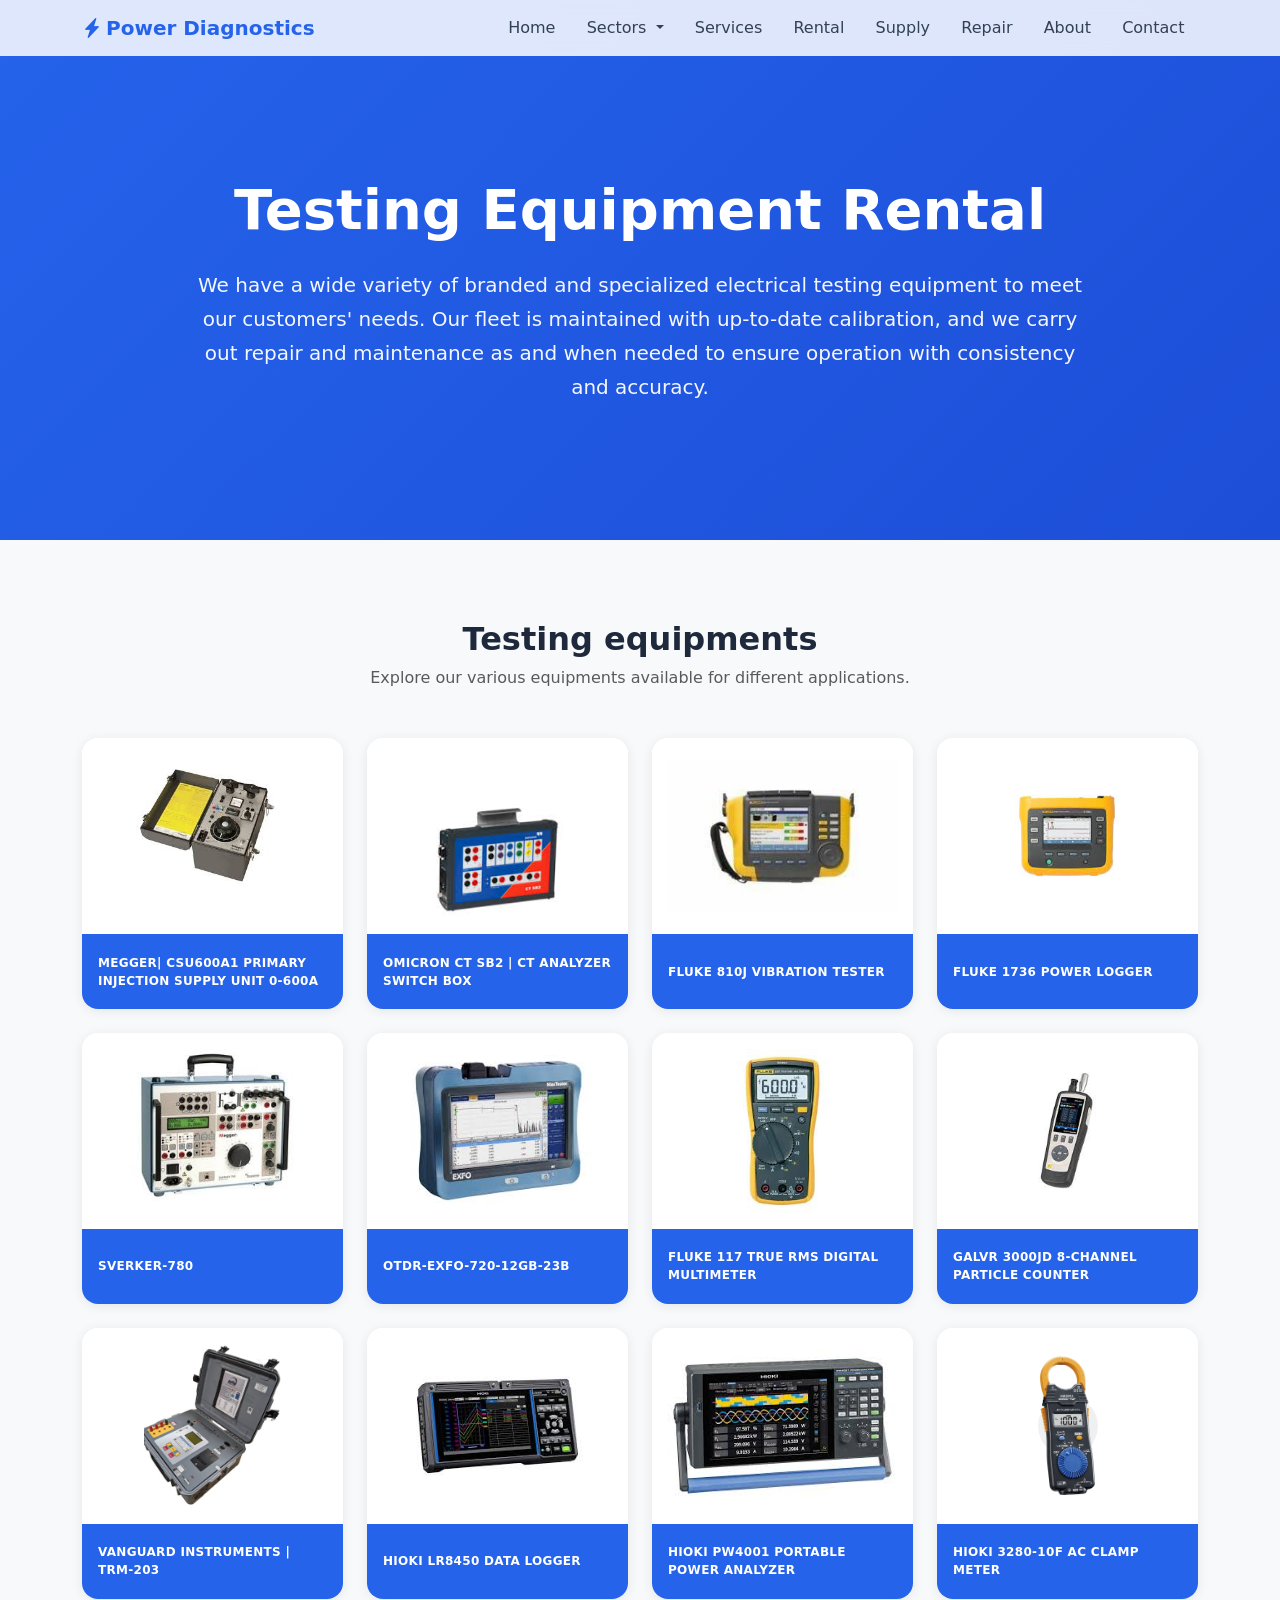
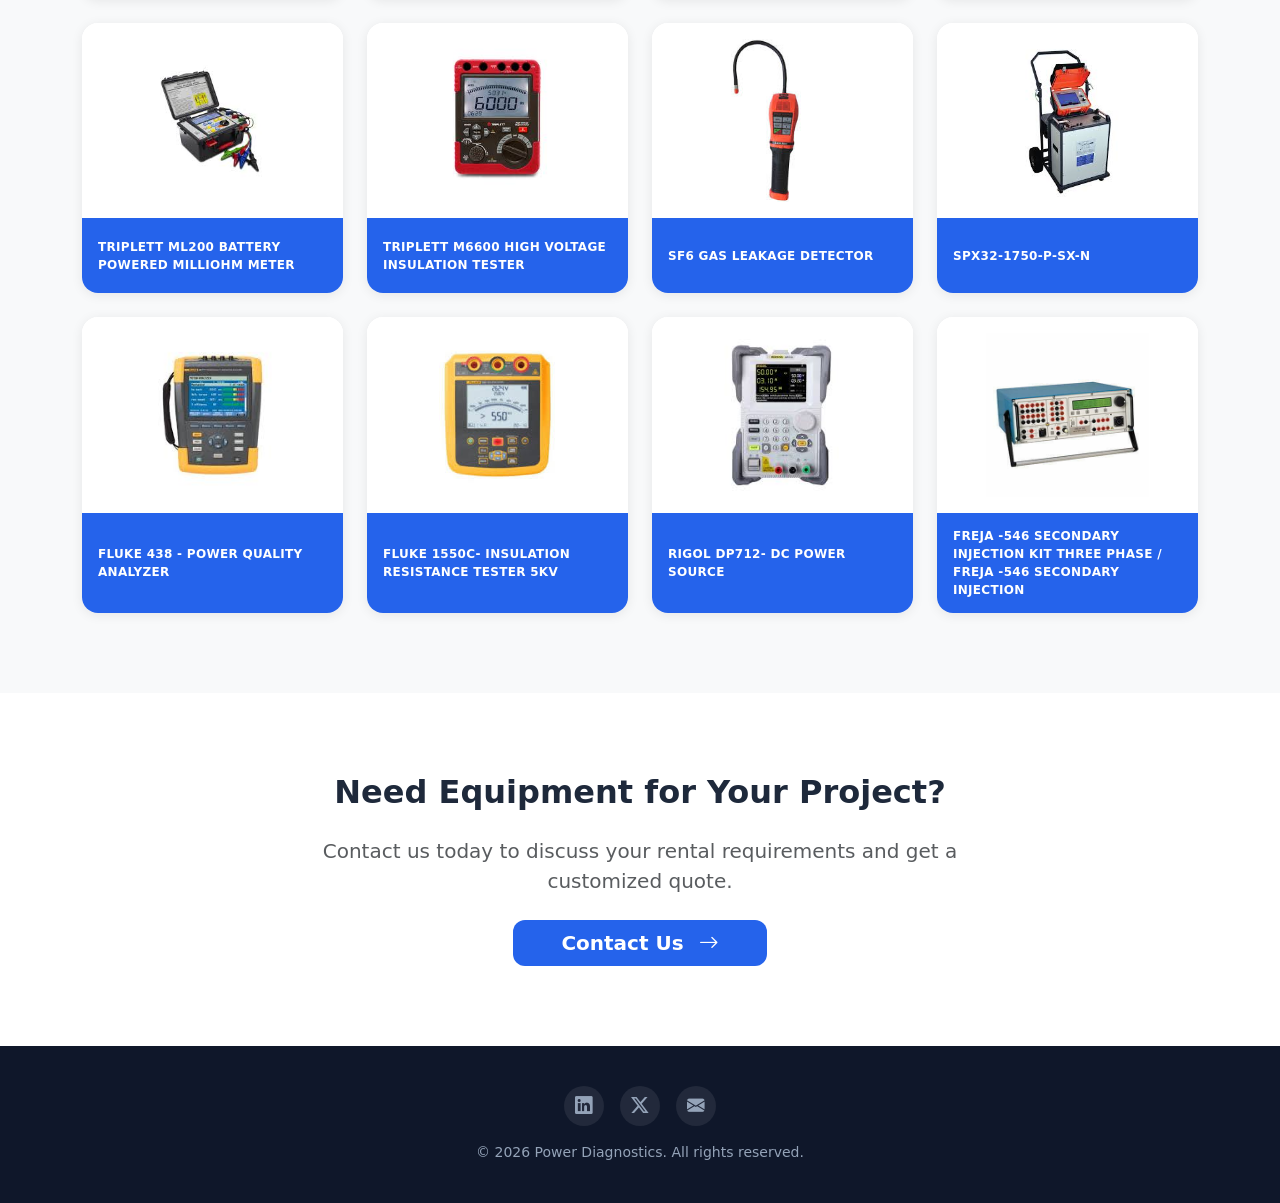
==== rental.html @ d8da4c41 "Update navigation links to point to new supply page; enhance service card styles for better UX" ====
<!DOCTYPE html>
<html lang="en">
<head>
  <meta charset="UTF-8">
  <meta name="viewport" content="width=device-width, initial-scale=1.0">
  <title>Testing Equipment Rental — Power Diagnostics</title>
  <meta name="description" content="Rent high-quality electrical testing equipment from Power Diagnostics. Wide variety of branded and specialized testing equipment with up-to-date calibration.">

  <!-- Bootstrap 5.3 CSS -->
  <link href="https://cdn.jsdelivr.net/npm/bootstrap@5.3.3/dist/css/bootstrap.min.css" rel="stylesheet" crossorigin="anonymous">

  <!-- Bootstrap Icons -->
  <link href="https://cdn.jsdelivr.net/npm/bootstrap-icons@1.11.3/font/bootstrap-icons.min.css" rel="stylesheet">

  <!-- Custom Styles -->
  <link href="styles.css" rel="stylesheet">
</head>
<body>

  <!-- ===== Navbar ===== -->
  <nav class="navbar navbar-expand-lg fixed-top" id="mainNav">
    <div class="container">
      <a class="navbar-brand fw-bold" href="index.html">
        <i class="bi bi-lightning-charge-fill me-1"></i>Power Diagnostics
      </a>
      <button class="navbar-toggler border-0 shadow-none" type="button"
              data-bs-toggle="collapse" data-bs-target="#navMenu"
              aria-controls="navMenu" aria-expanded="false" aria-label="Toggle navigation">
        <span class="navbar-toggler-icon"></span>
      </button>
      <div class="collapse navbar-collapse" id="navMenu">
        <ul class="navbar-nav ms-auto gap-lg-1">
          <li class="nav-item"><a class="nav-link" href="index.html#hero">Home</a></li>
          <li class="nav-item dropdown">
            <a class="nav-link dropdown-toggle" href="#" id="sectorsDropdown" role="button" data-bs-toggle="dropdown" aria-expanded="false">
              Sectors
            </a>
            <div class="dropdown-menu dropdown-menu-sectors p-4" aria-labelledby="sectorsDropdown">
              <div class="row g-3">
                <div class="col-4">
                  <ul class="list-unstyled mb-0">
                    <li><a class="dropdown-item" href="index.html#sectors">Agriculture</a></li>
                    <li><a class="dropdown-item" href="index.html#sectors">Aviation</a></li>
                    <li><a class="dropdown-item" href="index.html#sectors">Contractors & Building</a></li>
                    <li><a class="dropdown-item" href="index.html#sectors">Construction</a></li>
                    <li><a class="dropdown-item" href="index.html#sectors">Data Centres</a></li>
                    <li><a class="dropdown-item" href="index.html#sectors">Education</a></li>
                    <li><a class="dropdown-item" href="index.html#sectors">Events</a></li>
                    <li><a class="dropdown-item" href="index.html#sectors">Government</a></li>
                  </ul>
                </div>
                <div class="col-4">
                  <ul class="list-unstyled mb-0">
                    <li><a class="dropdown-item" href="index.html#sectors">Healthcare</a></li>
                    <li><a class="dropdown-item" href="index.html#sectors">Hospitality</a></li>
                    <li><a class="dropdown-item" href="index.html#sectors">Logistics</a></li>
                    <li><a class="dropdown-item" href="index.html#sectors">Manufacturing</a></li>
                    <li><a class="dropdown-item" href="index.html#sectors">Mining</a></li>
                    <li><a class="dropdown-item" href="index.html#sectors">Oil and Gas</a></li>
                    <li><a class="dropdown-item" href="index.html#sectors">Petrochemical</a></li>
                    <li><a class="dropdown-item" href="index.html#sectors">Pharmaceuticals</a></li>
                  </ul>
                </div>
                <div class="col-4">
                  <ul class="list-unstyled mb-0">
                    <li><a class="dropdown-item" href="index.html#sectors">Renewable Energy</a></li>
                    <li><a class="dropdown-item" href="index.html#sectors">Retail</a></li>
                    <li><a class="dropdown-item" href="index.html#sectors">Shipping</a></li>
                    <li><a class="dropdown-item" href="index.html#sectors">Telecommunications</a></li>
                    <li><a class="dropdown-item" href="index.html#sectors">Transport</a></li>
                    <li><a class="dropdown-item" href="index.html#sectors">Utilities</a></li>
                    <li><a class="dropdown-item" href="index.html#sectors">Warehouse & Distribution</a></li>
                    <li><a class="dropdown-item" href="index.html#sectors">Water & Wastewater</a></li>
                  </ul>
                </div>
              </div>
            </div>
          </li>
          <li class="nav-item"><a class="nav-link" href="index.html#services">Services</a></li>
          <li class="nav-item"><a class="nav-link active" href="rental.html">Rental</a></li>
          <li class="nav-item"><a class="nav-link" href="supply.html">Supply</a></li>
          <li class="nav-item"><a class="nav-link" href="repair.html">Repair</a></li>
          <li class="nav-item"><a class="nav-link" href="index.html#about">About</a></li>
          <li class="nav-item"><a class="nav-link" href="index.html#contact">Contact</a></li>
        </ul>
      </div>
    </div>
  </nav>

  <!-- ===== Hero Section ===== -->
  <section class="rental-hero-section d-flex align-items-center">
    <div class="container">
      <div class="row justify-content-center">
        <div class="col-lg-10 text-center slide-in-left">
          <h1 class="display-4 fw-bold mb-4">Testing Equipment Rental</h1>
          <p class="lead mb-4 mx-auto" style="max-width:900px;">
            We have a wide variety of branded and specialized electrical testing equipment to meet our customers' needs. 
            Our fleet is maintained with up-to-date calibration, and we carry out repair and maintenance as and when needed 
            to ensure operation with consistency and accuracy.
          </p>
        </div>
      </div>
    </div>
  </section>

  <!-- ===== Testing Equipments Grid Section ===== -->
  <section class="section-padding bg-light">
    <div class="container">
      <div class="text-center mb-5 animate-on-scroll">
        <h2 class="fw-bold">Testing equipments</h2>
        <p class="text-muted mx-auto" style="max-width:700px;">
          Explore our various equipments available for different applications.
        </p>
      </div>

      <!-- Equipment Grid -->
      <div class="row g-4">
        <!-- Equipment 1 -->
        <div class="col-sm-6 col-lg-4 col-xl-3 animate-on-scroll" style="animation-delay: 0.05s;">
          <div class="equipment-card">
            <div class="equipment-image">
              <img src="images/equipment/meggeri-csu600a1.jpg" alt="MEGGERI CSU600A1 PRIMARY INJECTION SUPPLY UNIT 0-600A">
            </div>
            <div class="equipment-label">
              <h6>MEGGER| CSU600A1 PRIMARY INJECTION SUPPLY UNIT 0-600A</h6>
            </div>
            <div class="equipment-description">
              <h5>MEGGER| CSU600A1 PRIMARY INJECTION SUPPLY UNIT 0-600A</h5>
              <p>The CSU600A is a compact and rugged current supply unit designed for accurate and easy field testing. It offers a broad application range and an excellent weight-to-performance ratio, making it suitable for turn-ratio and performance testing of current transformers, primary testing of protective relays, current testing of low and high voltage circuit breakers, and commissioning tests requiring variable currents. The CSU600AT version provides a more complete solution with a built-in timer and analogue ammeter, allowing quick current settings and reducing connection time for faster testing.</p>
            </div>
          </div>
        </div>

        <!-- Equipment 2 -->
        <div class="col-sm-6 col-lg-4 col-xl-3 animate-on-scroll" style="animation-delay: 0.1s;">
          <div class="equipment-card">
            <div class="equipment-image">
              <img src="images/equipment/omicron-ct-sb2.jpg" alt="OMICRON CT SB2 | CT ANALYZER SWITCH BOX">
            </div>
            <div class="equipment-label">
              <h6>OMICRON CT SB2 | CT ANALYZER SWITCH BOX</h6>
            </div>
          </div>
        </div>

        <!-- Equipment 3 -->
        <div class="col-sm-6 col-lg-4 col-xl-3 animate-on-scroll" style="animation-delay: 0.15s;">
          <div class="equipment-card">
            <div class="equipment-image">
              <img src="images/equipment/fluke-810j.jpg" alt="FLUKE 810J VIBRATION TESTER">
            </div>
            <div class="equipment-label">
              <h6>FLUKE 810J VIBRATION TESTER</h6>
            </div>
          </div>
        </div>

        <!-- Equipment 4 -->
        <div class="col-sm-6 col-lg-4 col-xl-3 animate-on-scroll" style="animation-delay: 0.2s;">
          <div class="equipment-card">
            <div class="equipment-image">
              <img src="images/equipment/fluke-1736.jpg" alt="FLUKE 1736 POWER LOGGER">
            </div>
            <div class="equipment-label">
              <h6>FLUKE 1736 POWER LOGGER</h6>
            </div>
          </div>
        </div>

        <!-- Equipment 5 -->
        <div class="col-sm-6 col-lg-4 col-xl-3 animate-on-scroll" style="animation-delay: 0.25s;">
          <div class="equipment-card">
            <div class="equipment-image">
              <img src="images/equipment/sverker-780.jpg" alt="SVERKER-780">
            </div>
            <div class="equipment-label">
              <h6>SVERKER-780</h6>
            </div>
          </div>
        </div>

        <!-- Equipment 6 -->
        <div class="col-sm-6 col-lg-4 col-xl-3 animate-on-scroll" style="animation-delay: 0.3s;">
          <div class="equipment-card">
            <div class="equipment-image">
              <img src="images/equipment/otdr-exfo-720.jpg" alt="OTDR-EXFO-720-12GB-23B">
            </div>
            <div class="equipment-label">
              <h6>OTDR-EXFO-720-12GB-23B</h6>
            </div>
          </div>
        </div>

        <!-- Equipment 7 -->
        <div class="col-sm-6 col-lg-4 col-xl-3 animate-on-scroll" style="animation-delay: 0.35s;">
          <div class="equipment-card">
            <div class="equipment-image">
              <img src="images/equipment/fluke-117.jpg" alt="FLUKE 117 TRUE RMS DIGITAL MULTIMETER">
            </div>
            <div class="equipment-label">
              <h6>FLUKE 117 TRUE RMS DIGITAL MULTIMETER</h6>
            </div>
          </div>
        </div>

        <!-- Equipment 8 -->
        <div class="col-sm-6 col-lg-4 col-xl-3 animate-on-scroll" style="animation-delay: 0.4s;">
          <div class="equipment-card">
            <div class="equipment-image">
              <img src="images/equipment/galvr-3000jd.jpg" alt="GALVR 3000JD 8-CHANNEL PARTICLE COUNTER">
            </div>
            <div class="equipment-label">
              <h6>GALVR 3000JD 8-CHANNEL PARTICLE COUNTER</h6>
            </div>
          </div>
        </div>

        <!-- Equipment 9 -->
        <div class="col-sm-6 col-lg-4 col-xl-3 animate-on-scroll" style="animation-delay: 0.45s;">
          <div class="equipment-card">
            <div class="equipment-image">
              <img src="images/equipment/vanguard-trm-203.jpg" alt="VANGUARD INSTRUMENTS | TRM-203">
            </div>
            <div class="equipment-label">
              <h6>VANGUARD INSTRUMENTS | TRM-203</h6>
            </div>
          </div>
        </div>

        <!-- Equipment 10 -->
        <div class="col-sm-6 col-lg-4 col-xl-3 animate-on-scroll" style="animation-delay: 0.5s;">
          <div class="equipment-card">
            <div class="equipment-image">
              <img src="images/equipment/hioki-lr8450.jpg" alt="HIOKI LR8450 DATA LOGGER">
            </div>
            <div class="equipment-label">
              <h6>HIOKI LR8450 DATA LOGGER</h6>
            </div>
          </div>
        </div>

        <!-- Equipment 11 -->
        <div class="col-sm-6 col-lg-4 col-xl-3 animate-on-scroll" style="animation-delay: 0.55s;">
          <div class="equipment-card">
            <div class="equipment-image">
              <img src="images/equipment/hioki-pw4001.jpg" alt="HIOKI PW4001 PORTABLE POWER ANALYZER">
            </div>
            <div class="equipment-label">
              <h6>HIOKI PW4001 PORTABLE POWER ANALYZER</h6>
            </div>
          </div>
        </div>

        <!-- Equipment 12 -->
        <div class="col-sm-6 col-lg-4 col-xl-3 animate-on-scroll" style="animation-delay: 0.6s;">
          <div class="equipment-card">
            <div class="equipment-image">
              <img src="images/equipment/hioki-3280-10f.jpg" alt="HIOKI 3280-10F AC CLAMP METER">
            </div>
            <div class="equipment-label">
              <h6>HIOKI 3280-10F AC CLAMP METER</h6>
            </div>
          </div>
        </div>

        <!-- Equipment 13 -->
        <div class="col-sm-6 col-lg-4 col-xl-3 animate-on-scroll" style="animation-delay: 0.65s;">
          <div class="equipment-card">
            <div class="equipment-image">
              <img src="images/equipment/triplett-ml200.jpg" alt="TRIPLETT ML200 BATTERY POWERED MILLIOHM METER">
            </div>
            <div class="equipment-label">
              <h6>TRIPLETT ML200 BATTERY POWERED MILLIOHM METER</h6>
            </div>
          </div>
        </div>

        <!-- Equipment 14 -->
        <div class="col-sm-6 col-lg-4 col-xl-3 animate-on-scroll" style="animation-delay: 0.7s;">
          <div class="equipment-card">
            <div class="equipment-image">
              <img src="images/equipment/triplett-m6600.jpg" alt="TRIPLETT M6600 HIGH VOLTAGE INSULATION TESTER">
            </div>
            <div class="equipment-label">
              <h6>TRIPLETT M6600 HIGH VOLTAGE INSULATION TESTER</h6>
            </div>
          </div>
        </div>

        <!-- Equipment 15 -->
        <div class="col-sm-6 col-lg-4 col-xl-3 animate-on-scroll" style="animation-delay: 0.75s;">
          <div class="equipment-card">
            <div class="equipment-image">
              <img src="images/equipment/sf6-detector.jpg" alt="SF6 GAS LEAKAGE DETECTOR">
            </div>
            <div class="equipment-label">
              <h6>SF6 GAS LEAKAGE DETECTOR</h6>
            </div>
          </div>
        </div>

        <!-- Equipment 16 -->
        <div class="col-sm-6 col-lg-4 col-xl-3 animate-on-scroll" style="animation-delay: 0.8s;">
          <div class="equipment-card">
            <div class="equipment-image">
              <img src="images/equipment/spx32-1750.jpg" alt="SPX32-1750-P-SX-N">
            </div>
            <div class="equipment-label">
              <h6>SPX32-1750-P-SX-N</h6>
            </div>
          </div>
        </div>

        <!-- Equipment 17 -->
        <div class="col-sm-6 col-lg-4 col-xl-3 animate-on-scroll" style="animation-delay: 0.85s;">
          <div class="equipment-card">
            <div class="equipment-image">
              <img src="images/equipment/fluke-438.jpg" alt="FLUKE 438 - POWER QUALITY ANALYZER">
            </div>
            <div class="equipment-label">
              <h6>FLUKE 438 - POWER QUALITY ANALYZER</h6>
            </div>
          </div>
        </div>

        <!-- Equipment 18 -->
        <div class="col-sm-6 col-lg-4 col-xl-3 animate-on-scroll" style="animation-delay: 0.9s;">
          <div class="equipment-card">
            <div class="equipment-image">
              <img src="images/equipment/fluke-1550c.jpg" alt="FLUKE 1550C- INSULATION RESISTANCE TESTER 5KV">
            </div>
            <div class="equipment-label">
              <h6>FLUKE 1550C- INSULATION RESISTANCE TESTER 5KV</h6>
            </div>
          </div>
        </div>

        <!-- Equipment 19 -->
        <div class="col-sm-6 col-lg-4 col-xl-3 animate-on-scroll" style="animation-delay: 0.95s;">
          <div class="equipment-card">
            <div class="equipment-image">
              <img src="images/equipment/rigol-dp712.jpg" alt="RIGOL DP712- DC POWER SOURCE">
            </div>
            <div class="equipment-label">
              <h6>RIGOL DP712- DC POWER SOURCE</h6>
            </div>
          </div>
        </div>

        <!-- Equipment 20 -->
        <div class="col-sm-6 col-lg-4 col-xl-3 animate-on-scroll" style="animation-delay: 1s;">
          <div class="equipment-card">
            <div class="equipment-image">
              <img src="images/equipment/freja-546.jpg" alt="FREJA -546 SECONDARY INJECTION KIT THREE PHASE">
            </div>
            <div class="equipment-label">
              <h6>FREJA -546 SECONDARY INJECTION KIT THREE PHASE / FREJA -546 SECONDARY INJECTION</h6>
            </div>
          </div>
        </div>

        <!-- Equipment 21 -->
        <!-- <div class="col-sm-6 col-lg-4 col-xl-3 animate-on-scroll" style="animation-delay: 1.05s;">
          <div class="equipment-card">
            <div class="equipment-image">
              <img src="images/equipment/doble-ezct-2000b.jpg" alt="DOBLE -EZCT 2000B | CT ANALYZER">
            </div>
            <div class="equipment-label">
              <h6>DOBLE -EZCT 2000B | CT ANALYZER</h6>
            </div>
          </div>
        </div> -->
      </div>
    </div>
  </section>

  <!-- ===== Contact CTA Section ===== -->
  <section class="section-padding">
    <div class="container">
      <div class="row justify-content-center">
        <div class="col-lg-8 text-center animate-on-scroll">
          <h2 class="fw-bold mb-4">Need Equipment for Your Project?</h2>
          <p class="lead text-muted mb-4">
            Contact us today to discuss your rental requirements and get a customized quote.
          </p>
          <a href="index.html#contact" class="btn btn-accent btn-lg px-5">
            Contact Us <i class="bi bi-arrow-right ms-2"></i>
          </a>
        </div>
      </div>
    </div>
  </section>

  <!-- ===== Footer ===== -->
  <footer class="footer-section text-center">
    <div class="container">
      <div class="mb-3">
        <a href="#" class="footer-social" aria-label="LinkedIn"><i class="bi bi-linkedin"></i></a>
        <a href="#" class="footer-social" aria-label="Twitter"><i class="bi bi-twitter-x"></i></a>
        <a href="mailto:admin@power-diagnostics.com" class="footer-social" aria-label="Email"><i class="bi bi-envelope-fill"></i></a>
      </div>
      <p class="mb-0 small">&copy; 2026 Power Diagnostics. All rights reserved.</p>
    </div>
  </footer>

  <!-- Bootstrap 5.3 JS Bundle (Popper included) -->
  <script src="https://cdn.jsdelivr.net/npm/bootstrap@5.3.3/dist/js/bootstrap.bundle.min.js" crossorigin="anonymous"></script>

  <!-- Custom Script -->
  <script src="script.js"></script>
</body>
</html>
---- styles.css ----
/* ============================================
   Power Diagnostics — Custom Styles
   ============================================ */

/* --- Custom Properties --- */
:root {
  --accent: #2563eb;
  --accent-dark: #1d4ed8;
  --accent-light: #3b82f6;
  --light-bg: #f8f9fa;
  --dark-bg: #0f172a;
}

/* --- Keyframe Animations --- */
@keyframes fadeInUp {
  from {
    opacity: 0;
    transform: translateY(30px);
  }
  to {
    opacity: 1;
    transform: translateY(0);
  }
}

@keyframes fadeIn {
  from {
    opacity: 0;
  }
  to {
    opacity: 1;
  }
}

@keyframes slideInLeft {
  from {
    opacity: 0;
    transform: translateX(-40px);
  }
  to {
    opacity: 1;
    transform: translateX(0);
  }
}

@keyframes slideInRight {
  from {
    opacity: 0;
    transform: translateX(40px);
  }
  to {
    opacity: 1;
    transform: translateX(0);
  }
}

@keyframes pulse {
  0%, 100% {
    opacity: 0.2;
    transform: scale(1);
  }
  50% {
    opacity: 0.3;
    transform: scale(1.05);
  }
}

@keyframes scaleIn {
  from {
    opacity: 0;
    transform: scale(0.9);
  }
  to {
    opacity: 1;
    transform: scale(1);
  }
}

/* --- Animation Classes --- */
.animate-on-scroll {
  opacity: 0;
}

.animate-on-scroll.animated {
  animation: fadeInUp 0.6s ease forwards;
}

.slide-in-left {
  opacity: 0;
}

.slide-in-left.animated {
  animation: slideInLeft 0.6s ease forwards;
}

.slide-in-right {
  opacity: 0;
}

.slide-in-right.animated {
  animation: slideInRight 0.6s ease forwards;
}

.fade-in {
  opacity: 0;
}

.fade-in.animated {
  animation: fadeIn 0.6s ease forwards;
}

.scale-in {
  opacity: 0;
}

.scale-in.animated {
  animation: scaleIn 0.5s ease forwards;
}

/* --- Base --- */
html {
  scroll-behavior: smooth;
  scroll-padding-top: 72px;
}

body {
  font-family: system-ui, -apple-system, "Segoe UI", Roboto, "Helvetica Neue", Arial, sans-serif;
  color: #1e293b;
}

.section-padding {
  padding: 5rem 0;
}

.text-accent {
  color: var(--accent) !important;
}

/* --- Navbar --- */
#mainNav {
  background: rgba(255, 255, 255, 0.85);
  backdrop-filter: blur(10px);
  -webkit-backdrop-filter: blur(10px);
  transition: background 0.3s ease, box-shadow 0.3s ease;
}

#mainNav.scrolled {
  background: rgba(255, 255, 255, 0.98);
  box-shadow: 0 2px 20px rgba(0, 0, 0, 0.08);
}

#mainNav .navbar-brand {
  color: var(--accent);
  font-size: 1.25rem;
  transition: transform 0.2s ease;
}

#mainNav .navbar-brand:hover {
  transform: scale(1.05);
}

#mainNav .navbar-brand .bi {
  transition: transform 0.3s ease;
}

#mainNav .navbar-brand:hover .bi {
  transform: rotate(20deg);
}

#mainNav .nav-link {
  color: #334155;
  font-weight: 500;
  padding: 0.5rem 0.85rem;
  border-radius: 0.5rem;
  transition: color 0.2s ease, background 0.2s ease;
}

#mainNav .nav-link:hover,
#mainNav .nav-link:focus {
  color: var(--accent);
  background: rgba(37, 99, 235, 0.06);
}

/* --- Sectors Dropdown Menu --- */
.dropdown-menu-sectors {
  min-width: 800px;
  max-width: 90vw;
  border: none;
  border-radius: 1rem;
  box-shadow: 0 10px 40px rgba(0, 0, 0, 0.12);
  margin-top: 0.5rem;
  animation: slideDown 0.3s ease;
  left: 50%;
  transform: translateX(-50%);
  right: auto;
}

.dropdown-menu-sectors.show {
  transform: translateX(-50%);
}

@keyframes slideDown {
  from {
    opacity: 0;
    transform: translateX(-50%) translateY(-10px);
  }
  to {
    opacity: 1;
    transform: translateX(-50%) translateY(0);
  }
}

.dropdown-menu-sectors .dropdown-item {
  padding: 0.6rem 0.5rem;
  border-radius: 0.5rem;
  color: #334155;
  font-weight: 500;
  font-size: 0.9rem;
  transition: background 0.2s ease, color 0.2s ease, transform 0.2s ease;
  margin-bottom: 0.25rem;
  white-space: nowrap;
}

.dropdown-menu-sectors .dropdown-item:hover {
  background: rgba(37, 99, 235, 0.08);
  color: var(--accent);
  transform: translateX(4px);
}

.dropdown-menu-sectors ul {
  margin-bottom: 0;
}

.dropdown-menu-sectors ul li {
  margin-bottom: 0.15rem;
}

@media (max-width: 991.98px) {
  .dropdown-menu-sectors {
    min-width: auto;
    width: calc(100vw - 2rem);
    max-width: 500px;
    left: 1rem;
    right: 1rem;
    transform: none;
    max-height: 70vh;
    overflow-y: auto;
    -webkit-overflow-scrolling: touch;
  }
  
  .dropdown-menu-sectors::-webkit-scrollbar {
    width: 6px;
  }
  
  .dropdown-menu-sectors::-webkit-scrollbar-track {
    background: #f1f1f1;
    border-radius: 10px;
  }
  
  .dropdown-menu-sectors::-webkit-scrollbar-thumb {
    background: var(--accent);
    border-radius: 10px;
  }
  
  .dropdown-menu-sectors::-webkit-scrollbar-thumb:hover {
    background: var(--accent-dark);
  }
  
  .dropdown-menu-sectors.show {
    transform: none;
  }
  
  @keyframes slideDown {
    from {
      opacity: 0;
      transform: translateY(-10px);
    }
    to {
      opacity: 1;
      transform: translateY(0);
    }
  }
  
  .dropdown-menu-sectors .row {
    flex-direction: column;
  }
  
  .dropdown-menu-sectors .dropdown-item {
    padding: 0.75rem 1rem;
  }
}

@media (min-width: 992px) and (max-width: 1199.98px) {
  .dropdown-menu-sectors {
    min-width: 650px;
  }
  
  .dropdown-menu-sectors .dropdown-item {
    font-size: 0.85rem;
    padding: 0.5rem 0.4rem;
  }
}

/* --- Hero --- */
.hero-section {
  min-height: 100vh;
  background: linear-gradient(135deg, var(--accent) 0%, var(--accent-dark) 100%);
  color: #fff;
  padding-top: 6rem;
}

.hero-subtitle {
  opacity: 0.9;
  max-width: 540px;
}

.hero-section .btn-light {
  color: var(--accent);
  font-weight: 600;
  border-radius: 0.75rem;
  transition: transform 0.2s ease, box-shadow 0.2s ease;
}

.hero-section .btn-light:hover {
  transform: translateY(-2px);
  box-shadow: 0 8px 24px rgba(0, 0, 0, 0.15), 0 0 20px rgba(37, 99, 235, 0.3);
}

.hero-section .btn-light .bi {
  transition: transform 0.3s ease;
}

.hero-section .btn-light:hover .bi {
  transform: translateX(4px);
}

.hero-icon {
  font-size: 12rem;
  opacity: 0.2;
  line-height: 1;
  animation: pulse 4s ease-in-out infinite;
}

/* --- Service Cards --- */
.service-card {
  border-radius: 0.75rem;
  transition: transform 0.25s ease, box-shadow 0.25s ease;
  background: #ffffff;
}

.service-card:hover {
  transform: translateY(-4px);
  box-shadow: 0 8px 24px rgba(0, 0, 0, 0.08);
}

.service-icon {
  display: inline-flex;
  align-items: center;
  justify-content: center;
  width: 70px;
  height: 70px;
  border-radius: 50%;
  background: rgba(37, 99, 235, 0.12);
  color: var(--accent);
  font-size: 1.75rem;
  transition: transform 0.3s ease, background 0.3s ease;
}

.service-card:hover .service-icon {
  transform: scale(1.05);
  background: rgba(37, 99, 235, 0.18);
}

/* --- Sectors --- */
.sector-card {
  background: #ffffff;
  border-radius: 0.75rem;
  border: 1px solid #e2e8f0;
  transition: all 0.3s ease;
  cursor: pointer;
  min-height: 120px;
  display: flex;
  flex-direction: column;
  align-items: center;
  justify-content: center;
}

.sector-card:hover {
  transform: translateY(-4px);
  box-shadow: 0 8px 24px rgba(0, 0, 0, 0.08);
  border-color: var(--accent);
}

.sector-icon {
  font-size: 2.5rem;
  color: var(--accent);
  transition: transform 0.3s ease, color 0.3s ease;
  display: block;
  height: 2.5rem;
  line-height: 1;
}

.sector-card:hover .sector-icon {
  transform: scale(1.15);
  color: var(--accent-dark);
}

.sector-card h6 {
  font-size: 0.875rem;
  font-weight: 600;
  color: #334155;
  transition: color 0.3s ease;
  margin-top: 0.75rem !important;
}

.sector-card:hover h6 {
  color: var(--accent);
}

/* Sectors Carousel Styling */
#sectorsCarousel {
  position: relative;
  padding: 0 4rem 3rem 4rem;
}

#sectorsCarousel .carousel-inner {
  padding: 1rem 0;
}

#sectorsCarousel .carousel-control-prev,
#sectorsCarousel .carousel-control-next {
  width: 3.5rem;
  height: 3.5rem;
  background: var(--accent);
  border-radius: 50%;
  top: 50%;
  transform: translateY(-50%);
  opacity: 0.9;
  transition: all 0.3s ease;
  z-index: 10;
}

#sectorsCarousel .carousel-control-prev {
  left: 0;
}

#sectorsCarousel .carousel-control-next {
  right: 0;
}

#sectorsCarousel .carousel-control-prev:hover,
#sectorsCarousel .carousel-control-next:hover {
  opacity: 1;
  transform: translateY(-50%) scale(1.1);
}

#sectorsCarousel .carousel-control-prev-icon,
#sectorsCarousel .carousel-control-next-icon {
  width: 1.5rem;
  height: 1.5rem;
}

#sectorsCarousel .carousel-indicators {
  margin-bottom: 0;
  position: static;
  margin-top: 2rem;
  display: flex;
  justify-content: center;
}

#sectorsCarousel .carousel-indicators button {
  width: 12px;
  height: 12px;
  border-radius: 50%;
  background-color: var(--accent);
  opacity: 0.3;
  border: none;
  transition: all 0.3s ease;
  margin: 0 6px;
}

#sectorsCarousel .carousel-indicators button.active {
  opacity: 1;
  transform: scale(1.2);
}

#sectorsCarousel .carousel-item {
  transition: transform 0.6s ease;
}

#sectorsCarousel .row {
  margin: 0;
}

#sectorsCarousel .row > * {
  padding-left: 0.5rem;
  padding-right: 0.5rem;
  margin-bottom: 1rem;
}

@media (max-width: 991.98px) {
  #sectorsCarousel {
    padding: 0 2.5rem 3rem 2.5rem;
  }
  
  #sectorsCarousel .carousel-control-prev,
  #sectorsCarousel .carousel-control-next {
    width: 3rem;
    height: 3rem;
  }
  
  #sectorsCarousel .row > * {
    margin-bottom: 0.75rem;
  }
}

@media (max-width: 767.98px) {
  #sectorsCarousel {
    padding: 0 0.5rem 3rem 0.5rem;
  }
  
  #sectorsCarousel .carousel-control-prev,
  #sectorsCarousel .carousel-control-next {
    width: 2.5rem;
    height: 2.5rem;
    opacity: 1;
    background: var(--accent);
    box-shadow: 0 2px 8px rgba(0, 0, 0, 0.2);
  }
  
  #sectorsCarousel .carousel-control-prev {
    left: -0.5rem;
  }
  
  #sectorsCarousel .carousel-control-next {
    right: -0.5rem;
  }
  
  #sectorsCarousel .carousel-control-prev-icon,
  #sectorsCarousel .carousel-control-next-icon {
    width: 1.25rem;
    height: 1.25rem;
  }
  
  .sector-card {
    min-height: 100px;
  }
  
  .sector-icon {
    font-size: 2rem;
    height: 2rem;
  }
}

/* --- About --- */
.about-image-placeholder {
  width: 100%;
  min-height: 360px;
  background: linear-gradient(135deg, var(--accent-light) 0%, var(--accent-dark) 100%);
  border-radius: 1rem;
}

.about-image-placeholder .bi {
  transition: transform 0.3s ease;
}

.about-image-placeholder:hover .bi {
  transform: scale(1.1) rotate(10deg);
}

/* --- Contact --- */
.btn-accent {
  background: var(--accent);
  color: #fff;
  border: none;
  border-radius: 0.75rem;
  font-weight: 600;
  transition: background 0.2s ease, transform 0.2s ease;
}

.btn-accent:hover,
.btn-accent:focus {
  background: var(--accent-dark);
  color: #fff;
  transform: translateY(-2px);
}

/* Contact info icon animations */
#contact .bi {
  transition: transform 0.3s ease, color 0.3s ease;
}

#contact .d-flex:hover .bi {
  transform: scale(1.15);
  color: var(--accent-dark) !important;
}

#contactForm .form-control {
  border-radius: 0.6rem;
  border: 1px solid #e2e8f0;
  padding: 0.75rem 1rem;
  transition: border-color 0.2s ease, box-shadow 0.2s ease, transform 0.2s ease;
}

#contactForm .form-control:focus {
  border-color: var(--accent);
  box-shadow: 0 0 0 0.2rem rgba(37, 99, 235, 0.15);
  transform: translateY(-1px);
}

/* --- Footer --- */
.footer-section {
  background: var(--dark-bg);
  color: #94a3b8;
  padding: 2.5rem 0;
}

.footer-social {
  display: inline-flex;
  align-items: center;
  justify-content: center;
  width: 40px;
  height: 40px;
  border-radius: 50%;
  background: rgba(255, 255, 255, 0.08);
  color: #94a3b8;
  font-size: 1.1rem;
  margin: 0 0.35rem;
  transition: background 0.3s ease, color 0.3s ease, transform 0.3s ease;
  text-decoration: none;
}

.footer-social:hover {
  background: var(--accent);
  color: #fff;
  transform: translateY(-4px) scale(1.1);
}

/* --- Rental Page Hero --- */
.rental-hero-section {
  min-height: 60vh;
  background: linear-gradient(135deg, var(--accent) 0%, var(--accent-dark) 100%);
  color: #fff;
  padding-top: 8rem;
  padding-bottom: 4rem;
  position: relative;
  overflow: hidden;
}

.rental-hero-section::before {
  content: '';
  position: absolute;
  top: 0;
  left: 0;
  right: 0;
  bottom: 0;
  background: url('data:image/svg+xml,<svg width="100" height="100" xmlns="http://www.w3.org/2000/svg"><circle cx="50" cy="50" r="1" fill="white" opacity="0.1"/></svg>');
  background-size: 50px 50px;
  opacity: 0.3;
  pointer-events: none;
}

.rental-hero-section h1,
.rental-hero-section p {
  position: relative;
  z-index: 1;
}

.rental-hero-section p {
  opacity: 0.95;
  line-height: 1.7;
}

/* --- Equipment Cards --- */
.equipment-card {
  position: relative;
  border-radius: 1rem;
  overflow: hidden;
  box-shadow: 0 2px 12px rgba(0, 0, 0, 0.08);
  transition: transform 0.3s ease, box-shadow 0.3s ease;
  background: #ffffff;
  cursor: pointer;
  height: 100%;
  min-height: 280px;
  display: flex;
  flex-direction: column;
}

.equipment-card:hover {
  transform: translateY(-8px);
  box-shadow: 0 12px 32px rgba(0, 0, 0, 0.15);
}

.equipment-image {
  position: relative;
  width: 100%;
  padding-top: 75%; /* 4:3 Aspect Ratio */
  background: #ffffff;
  overflow: hidden;
  flex-shrink: 0;
}

.equipment-image img {
  position: absolute;
  top: 0;
  left: 0;
  width: 100%;
  height: 100%;
  object-fit: contain;
  object-position: center;
  transition: transform 0.4s ease;
  padding: 1rem;
}

.equipment-card:hover .equipment-image img {
  transform: scale(1.05);
}

/* Placeholder for missing images */
.equipment-image::before {
  content: '';
  position: absolute;
  top: 50%;
  left: 50%;
  transform: translate(-50%, -50%);
  width: 60px;
  height: 60px;
  background: url('data:image/svg+xml,<svg xmlns="http://www.w3.org/2000/svg" viewBox="0 0 16 16" fill="%2364748b"><path d="M8 0a8 8 0 1 1 0 16A8 8 0 0 1 8 0zM4.5 7.5a.5.5 0 0 0 0 1h5.793l-2.147 2.146a.5.5 0 0 0 .708.708l3-3a.5.5 0 0 0 0-.708l-3-3a.5.5 0 1 0-.708.708L10.293 7.5H4.5z"/></svg>') center / contain no-repeat;
  opacity: 0.1;
  pointer-events: none;
  z-index: 0;
}

.equipment-image img {
  z-index: 1;
}

.equipment-label {
  background: var(--accent);
  color: #fff;
  padding: 1rem 1.25rem;
  text-align: left;
  flex-grow: 1;
  display: flex;
  align-items: center;
  min-height: 80px;
}

.equipment-card:hover .equipment-label {
  background: var(--accent-dark);
}

.equipment-label h6 {
  margin: 0;
  font-size: 0.8rem;
  font-weight: 600;
  line-height: 1.5;
  text-transform: uppercase;
  letter-spacing: 0.3px;
  color: #fff;
}

/* Equipment Description Overlay */
.equipment-description {
  position: absolute;
  top: 0;
  left: 0;
  right: 0;
  bottom: 0;
  background: linear-gradient(135deg, var(--accent) 0%, var(--accent-dark) 100%);
  color: #fff;
  padding: 2rem 1.5rem;
  opacity: 0;
  visibility: hidden;
  transition: opacity 0.4s ease, visibility 0.4s ease;
  display: flex;
  flex-direction: column;
  justify-content: flex-start;
  overflow-y: auto;
  z-index: 10;
  border-radius: 1rem;
}

.equipment-card:hover .equipment-description {
  opacity: 1;
  visibility: visible;
}

.equipment-description h5 {
  font-size: 1rem;
  font-weight: 700;
  text-transform: uppercase;
  margin-bottom: 1rem;
  line-height: 1.4;
  letter-spacing: 0.3px;
}

.equipment-description p {
  font-size: 0.875rem;
  line-height: 1.7;
  margin: 0;
  opacity: 0.95;
}

.equipment-description::-webkit-scrollbar {
  width: 4px;
}

.equipment-description::-webkit-scrollbar-track {
  background: rgba(255, 255, 255, 0.1);
  border-radius: 2px;
}

.equipment-description::-webkit-scrollbar-thumb {
  background: rgba(255, 255, 255, 0.3);
  border-radius: 2px;
}

.equipment-description::-webkit-scrollbar-thumb:hover {
  background: rgba(255, 255, 255, 0.5);
}

/* Equipment Grid Responsive */
@media (max-width: 1399.98px) {
  .equipment-card {
    min-height: 260px;
  }
  
  .equipment-label {
    padding: 0.875rem 1rem;
    min-height: 75px;
  }
  
  .equipment-label h6 {
    font-size: 0.75rem;
  }
}

@media (max-width: 991.98px) {
  .rental-hero-section {
    min-height: 50vh;
    padding-top: 6rem;
    padding-bottom: 3rem;
  }
  
  .equipment-card {
    min-height: 240px;
  }
  
  .equipment-label {
    padding: 0.75rem 0.875rem;
    min-height: 70px;
  }
  
  .equipment-label h6 {
    font-size: 0.7rem;
  }
}

@media (max-width: 575.98px) {
  .rental-hero-section {
    min-height: auto;
    padding: 6rem 0 3rem;
  }
  
  .equipment-card {
    min-height: 220px;
  }
  
  .equipment-label {
    padding: 0.75rem;
    min-height: 65px;
  }
  
  .equipment-label h6 {
    font-size: 0.65rem;
    line-height: 1.4;
  }
}

/* --- Repair Page - Process Steps --- */
.process-step {
  display: flex;
  gap: 1.5rem;
  margin-bottom: 2.5rem;
  align-items: flex-start;
}

.process-step:last-child {
  margin-bottom: 0;
}

.step-number {
  flex-shrink: 0;
  width: 50px;
  height: 50px;
  border-radius: 50%;
  background: var(--accent);
  color: #fff;
  display: flex;
  align-items: center;
  justify-content: center;
  font-size: 1.5rem;
}

.step-text {
  flex: 1;
  padding-top: 0.25rem;
}

.step-text h5 {
  color: #1e293b;
  font-size: 1.1rem;
  margin-bottom: 0.5rem;
}

.step-text p {
  line-height: 1.7;
  font-size: 0.95rem;
}

@media (max-width: 767.98px) {
  .process-step {
    gap: 1rem;
    margin-bottom: 2rem;
  }
  
  .step-number {
    width: 45px;
    height: 45px;
    font-size: 1.25rem;
  }
  
  .step-text h5 {
    font-size: 1rem;
  }
  
  .step-text p {
    font-size: 0.9rem;
  }
}

/* --- Responsive Tweaks --- */
@media (max-width: 991.98px) {
  .hero-icon {
    font-size: 7rem;
  }
}

@media (max-width: 575.98px) {
  .hero-section {
    min-height: auto;
    padding: 7rem 0 4rem;
  }

  .section-padding {
    padding: 3.5rem 0;
  }
}
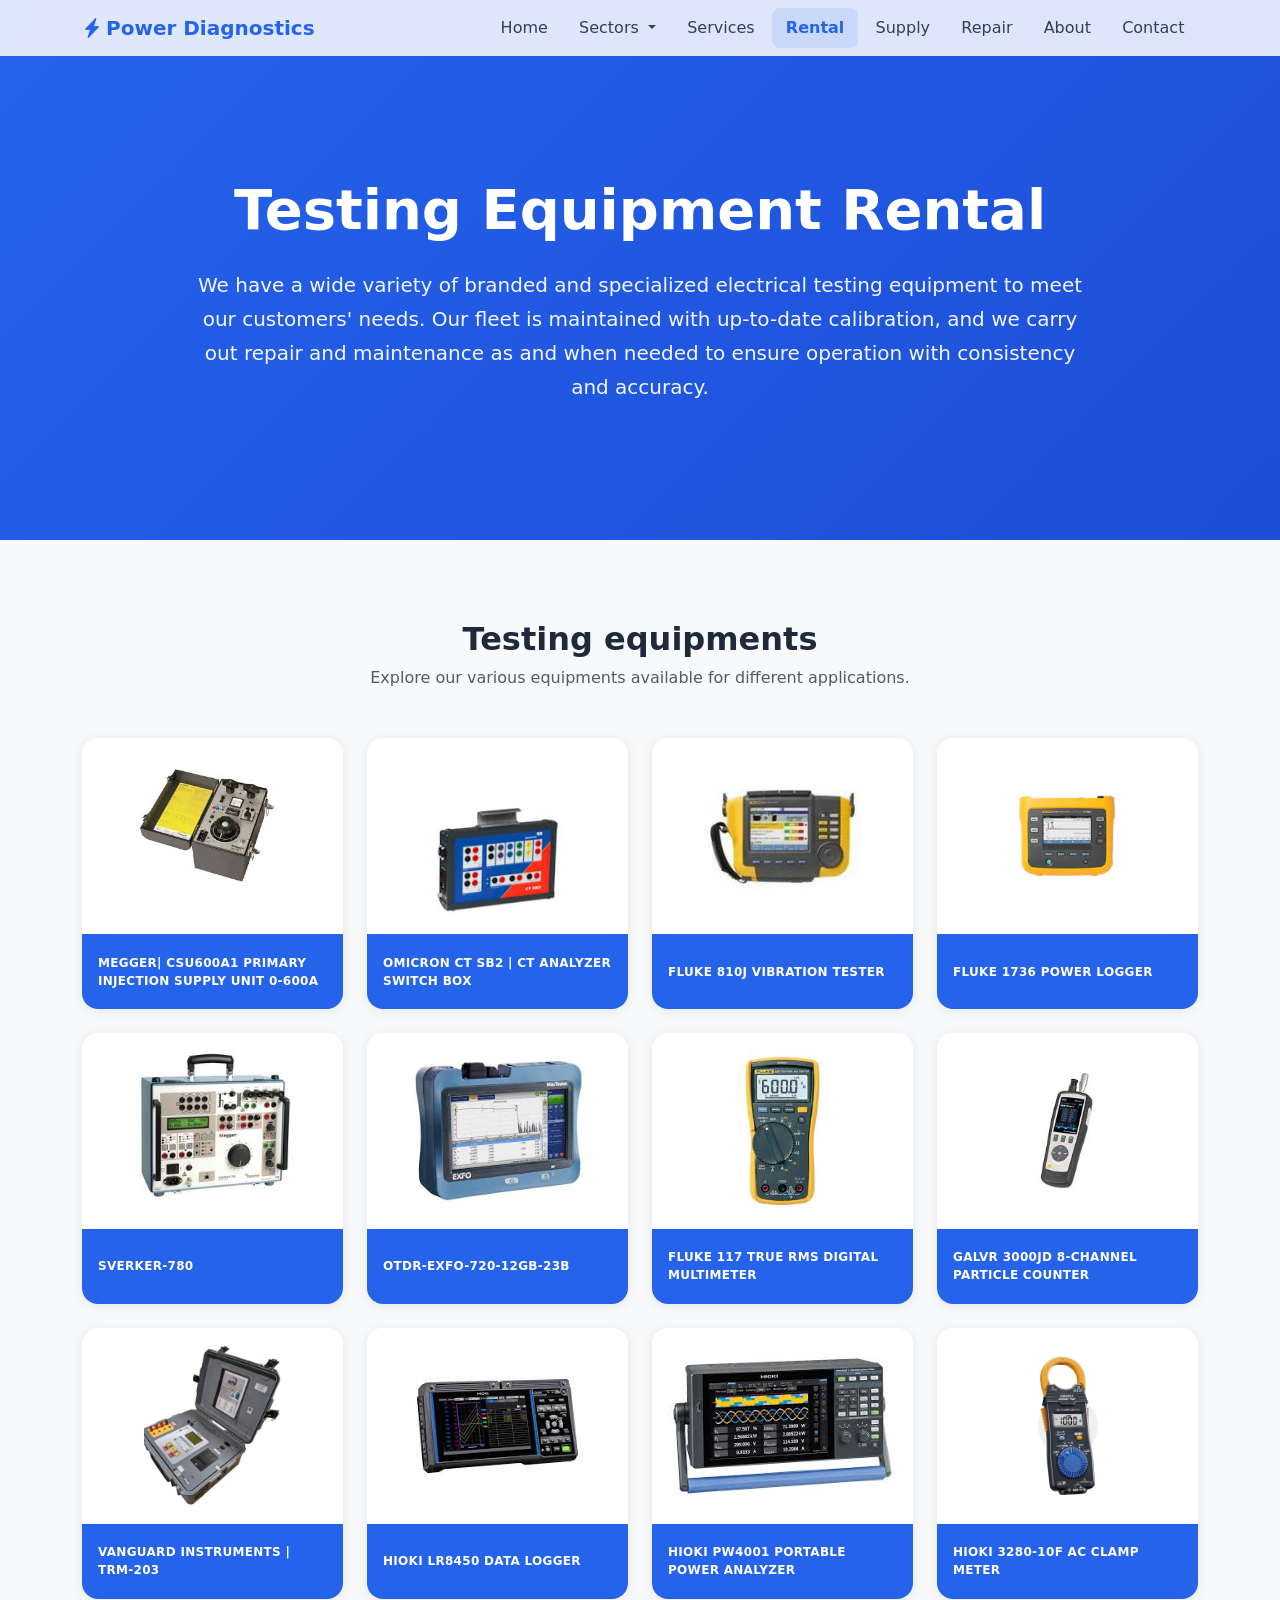
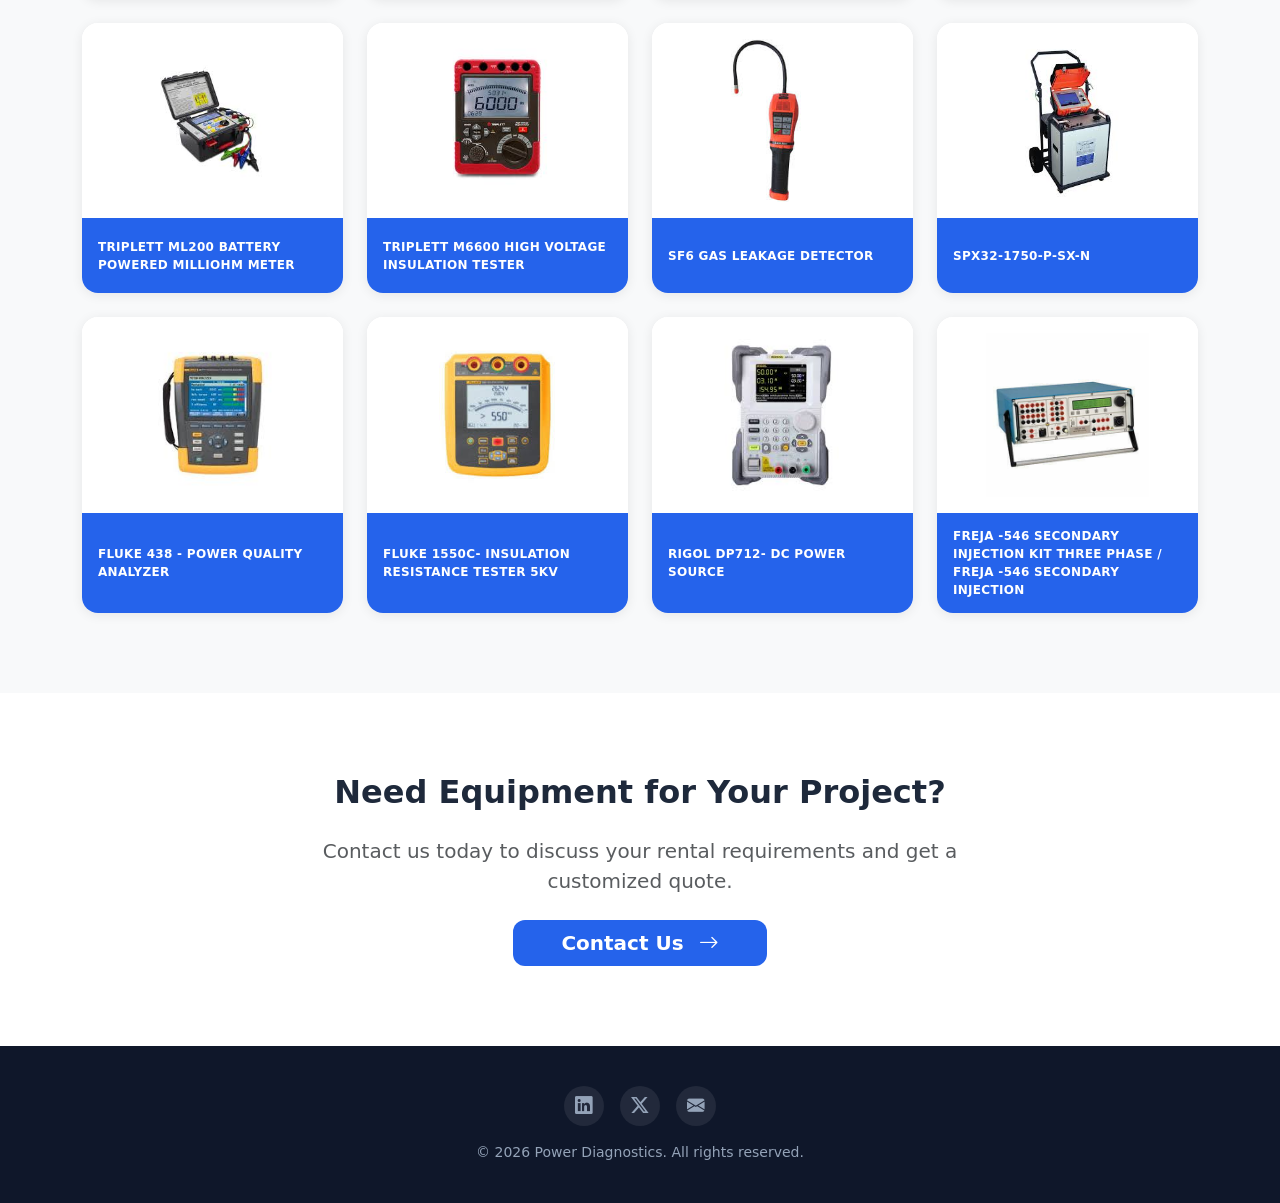
==== commit 5c916e7b: "Update navigation links and enhance active menu highlighting for improved user experience" ====
--- a/rental.html
+++ b/rental.html
@@ -77,7 +77,7 @@
             </div>
           </li>
           <li class="nav-item"><a class="nav-link" href="index.html#services">Services</a></li>
-          <li class="nav-item"><a class="nav-link active" href="rental.html">Rental</a></li>
+          <li class="nav-item"><a class="nav-link" href="rental.html">Rental</a></li>
           <li class="nav-item"><a class="nav-link" href="supply.html">Supply</a></li>
           <li class="nav-item"><a class="nav-link" href="repair.html">Repair</a></li>
           <li class="nav-item"><a class="nav-link" href="index.html#about">About</a></li>
--- a/styles.css
+++ b/styles.css
@@ -179,6 +179,12 @@
 #mainNav .nav-link:focus {
   color: var(--accent);
   background: rgba(37, 99, 235, 0.06);
+}
+
+#mainNav .nav-link.active {
+  color: var(--accent);
+  background: rgba(37, 99, 235, 0.1);
+  font-weight: 600;
 }
 
 /* --- Sectors Dropdown Menu --- */
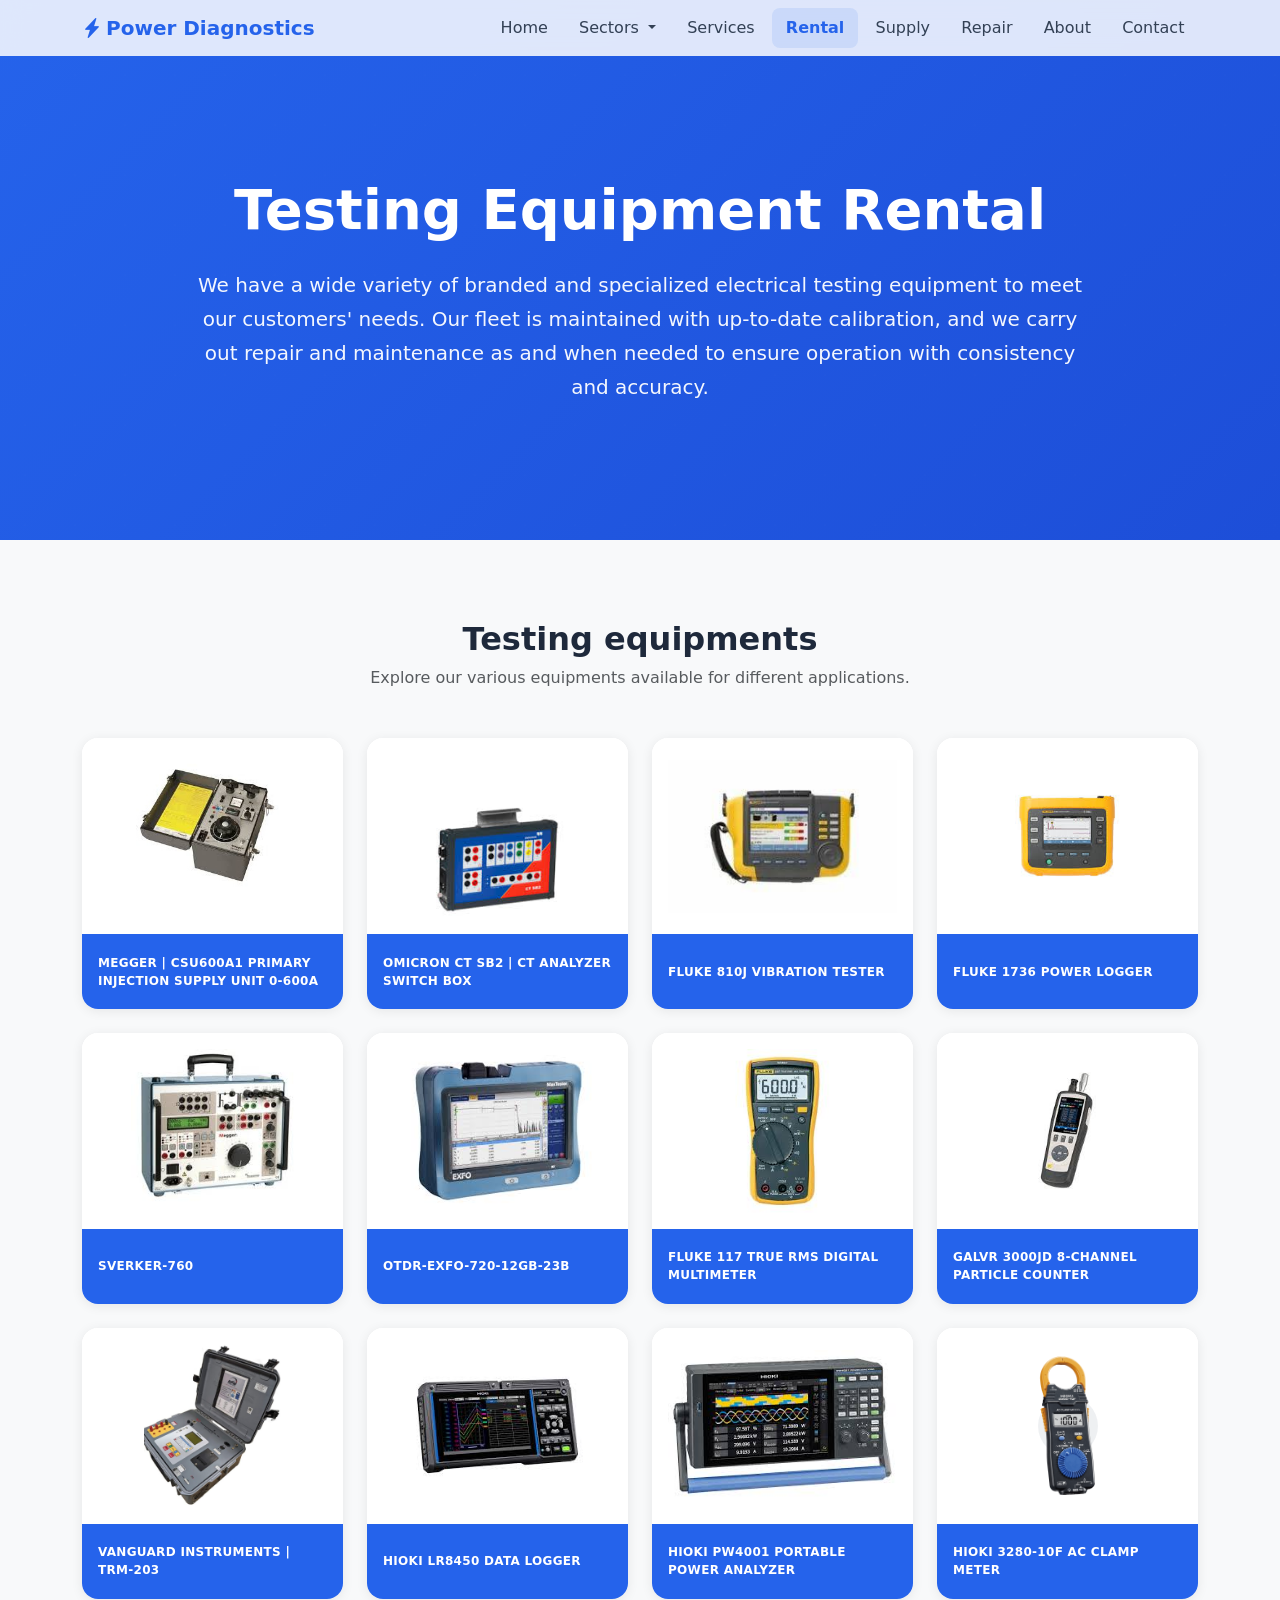
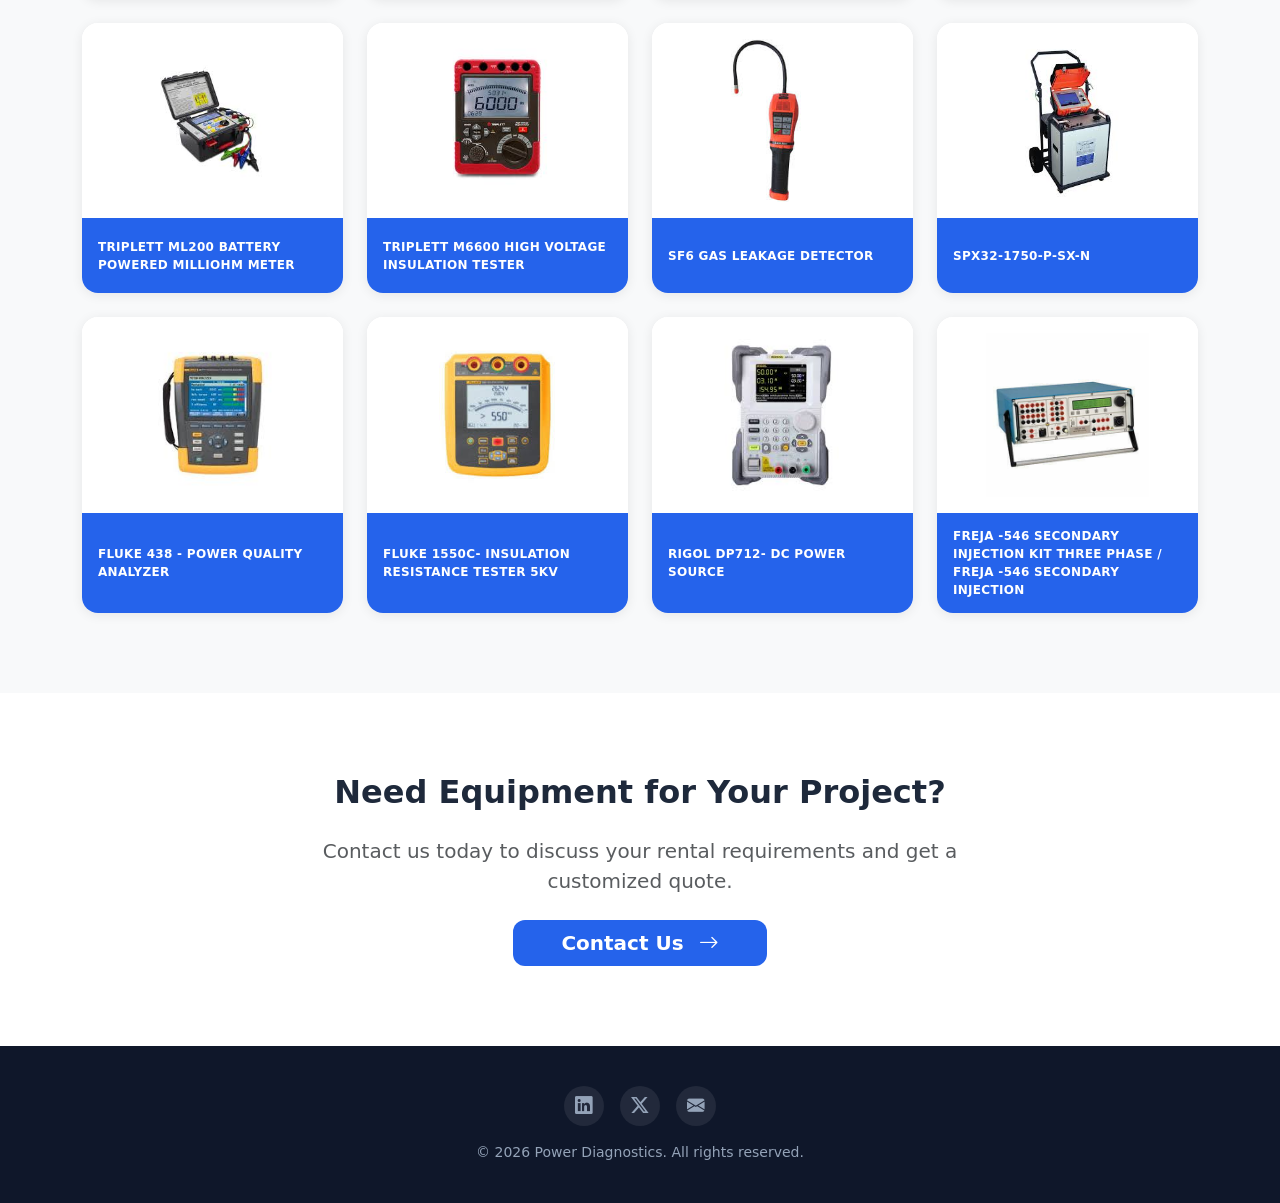
==== commit c169bbb8: "Update equipment descriptions for clarity and consistency in rental section" ====
--- a/rental.html
+++ b/rental.html
@@ -122,10 +122,10 @@
               <img src="images/equipment/meggeri-csu600a1.jpg" alt="MEGGERI CSU600A1 PRIMARY INJECTION SUPPLY UNIT 0-600A">
             </div>
             <div class="equipment-label">
-              <h6>MEGGER| CSU600A1 PRIMARY INJECTION SUPPLY UNIT 0-600A</h6>
-            </div>
-            <div class="equipment-description">
-              <h5>MEGGER| CSU600A1 PRIMARY INJECTION SUPPLY UNIT 0-600A</h5>
+              <h6>MEGGER | CSU600A1 PRIMARY INJECTION SUPPLY UNIT 0-600A</h6>
+            </div>
+            <div class="equipment-description">
+              <h5>MEGGER | CSU600A1 PRIMARY INJECTION SUPPLY UNIT 0-600A</h5>
               <p>The CSU600A is a compact and rugged current supply unit designed for accurate and easy field testing. It offers a broad application range and an excellent weight-to-performance ratio, making it suitable for turn-ratio and performance testing of current transformers, primary testing of protective relays, current testing of low and high voltage circuit breakers, and commissioning tests requiring variable currents. The CSU600AT version provides a more complete solution with a built-in timer and analogue ammeter, allowing quick current settings and reducing connection time for faster testing.</p>
             </div>
           </div>
@@ -140,6 +140,10 @@
             <div class="equipment-label">
               <h6>OMICRON CT SB2 | CT ANALYZER SWITCH BOX</h6>
             </div>
+            <div class="equipment-description">
+              <h5>OMICRON CT SB2 | CT ANALYZER SWITCH BOX</h5>
+              <p>The CT SB2 switch box is an accessory for the CT Analyzer which allows automatic testing of multi-ratio current transformers. It is connected to all taps of the current transformer and to the CT Analyzer. This allows the transformer ratios of all winding combinations to be automatically tested with the CT Analyzer. The CT SB2 can either be positioned next to the CT Analyzer or directly attached to it. With a combined weight of 11 kg, this testing system is easily portable and ideally suited to mobile, on-site use.</p>
+            </div>
           </div>
         </div>
 
@@ -152,6 +156,10 @@
             <div class="equipment-label">
               <h6>FLUKE 810J VIBRATION TESTER</h6>
             </div>
+            <div class="equipment-description">
+              <h5>FLUKE 810J VIBRATION TESTER</h5>
+              <p>The Fluke 810 Vibration Tester is a handheld diagnostic tool designed for mechanical maintenance teams to quickly identify and prioritize mechanical problems without needing prior measurement history. It utilizes a unique diagnostic engine to detect the most common mechanical faults, such as bearing failures, misalignment, unbalance, and looseness.</p>
+            </div>
           </div>
         </div>
 
@@ -164,6 +172,10 @@
             <div class="equipment-label">
               <h6>FLUKE 1736 POWER LOGGER</h6>
             </div>
+            <div class="equipment-description">
+              <h5>FLUKE 1736 POWER LOGGER</h5>
+              <p>The Fluke 1736 Three-Phase Power Logger is a powerful tool for capturing and analyzing voltage, current, power, and power quality data with precision. Built for energy audits, load studies, and power quality assessments, it helps professionals optimize system performance and ensure compliance.</p>
+            </div>
           </div>
         </div>
 
@@ -174,7 +186,11 @@
               <img src="images/equipment/sverker-780.jpg" alt="SVERKER-780">
             </div>
             <div class="equipment-label">
-              <h6>SVERKER-780</h6>
+              <h6>SVERKER-760</h6>
+            </div>
+            <div class="equipment-description">
+              <h5>SVERKER-760</h5>
+              <p>The Programma SVERKER 760 is a portable, single-phase secondary current injection test set designed for testing protective relay equipment in high-voltage substations and industrial environments. It is specifically known for its ability to perform advanced testing, including phase-shifting, which allows for the testing of directional protective equipment and automatic reclosing devices.</p>
             </div>
           </div>
         </div>
@@ -188,6 +204,10 @@
             <div class="equipment-label">
               <h6>OTDR-EXFO-720-12GB-23B</h6>
             </div>
+            <div class="equipment-description">
+              <h5>OTDR-EXFO-720-12GB-23B</h5>
+              <p>The OTDR is designed for everyday field testing in access networks, providing automated troubleshooting for FTTA, LAN, and data center environments. With the iOLM application, it supports both singlemode and multimode testing with one-touch acquisitions and clear go/no-go results. It offers a dynamic range of up to 36 dB, an event dead zone as low as 0.8 meters, combined wavelengths, EF-ready multimode testing, and live fiber testing at 1625 nm for efficient network diagnostics.</p>
+            </div>
           </div>
         </div>
 
@@ -200,6 +220,10 @@
             <div class="equipment-label">
               <h6>FLUKE 117 TRUE RMS DIGITAL MULTIMETER</h6>
             </div>
+            <div class="equipment-description">
+              <h5>FLUKE 117 TRUE RMS DIGITAL MULTIMETER</h5>
+              <p>The Fluke 117 Digital Multimeter is purpose-built for electricians and maintenance professionals, offering true-RMS accuracy, built-in non-contact voltage detection, and intelligent features that make troubleshooting faster, safer, and easier. Equipped with VoltAlert™ technology, the Fluke 117 allows quick non-contact voltage checks, while AutoVolt automatic AC/DC selection simplifies testing. The LoZ low input impedance function eliminates false readings caused by ghost voltages, ensuring accurate results in real-world conditions.</p>
+            </div>
           </div>
         </div>
 
@@ -212,6 +236,10 @@
             <div class="equipment-label">
               <h6>GALVR 3000JD 8-CHANNEL PARTICLE COUNTER</h6>
             </div>
+            <div class="equipment-description">
+              <h5>GALVR 3000JD 8-CHANNEL PARTICLE COUNTER</h5>
+              <p>The Galvr 8-Channel Particle Counter is a high-precision airborne particle monitoring instrument designed for cleanrooms, laboratories, HVAC systems, and environmental testing applications. Built to meet ISO 21501-4 and JIS standards, this compact device offers reliable and accurate particle detection across multiple size channels — ensuring compliance and performance in critical environments.</p>
+            </div>
           </div>
         </div>
 
@@ -224,6 +252,10 @@
             <div class="equipment-label">
               <h6>VANGUARD INSTRUMENTS | TRM-203</h6>
             </div>
+            <div class="equipment-description">
+              <h5>VANGUARD INSTRUMENTS | TRM-203</h5>
+              <p>The Vanguard Instruments TRM-203 is a 3-phase, 20A transformer winding resistance meter designed for rapid, accurate measurements (1 𝜇 Ω to 2000 Ω Ω ) without swapping cables. It features automatic demagnetization, 4 input channels, a built-in printer, and computer interfaces (USB/RS-232/Bluetooth), suitable for testing transformers, motors, and generators.</p>
+            </div>
           </div>
         </div>
 
@@ -236,6 +268,10 @@
             <div class="equipment-label">
               <h6>HIOKI LR8450 DATA LOGGER</h6>
             </div>
+            <div class="equipment-description">
+              <h5>HIOKI LR8450 DATA LOGGER</h5>
+              <p>The Hioki LR8450 Data Logger is a powerful and versatile instrument designed for voltage, current, strain, and temperature measurements. Built for both R&D and field applications, it combines high-speed sampling with modular input options, making it adaptable to a wide range of testing environments.With its modular input support, the LR8450 can be configured to measure multiple parameters simultaneously, ensuring efficiency and accuracy in complex testing scenarios. Its large storage capacity and high sampling rates make it ideal for capturing fast, dynamic events, while the compact, portable design ensures convenience in the lab or on-site.</p>
+            </div>
           </div>
         </div>
 
@@ -248,6 +284,10 @@
             <div class="equipment-label">
               <h6>HIOKI PW4001 PORTABLE POWER ANALYZER</h6>
             </div>
+            <div class="equipment-description">
+              <h5>HIOKI PW4001 PORTABLE POWER ANALYZER</h5>
+              <p>The Hioki PW4001 is a 4-channel power analyzer offering exceptional DC accuracy (±0.04%) and a wide 600 kHz bandwidth, delivering reliable performance from R&D labs to on-site testing. Its rugged, compact design makes it ideal for xEV efficiency evaluation, inverter testing, and energy analysis — anywhere precision matters.</p>
+            </div>
           </div>
         </div>
 
@@ -260,6 +300,10 @@
             <div class="equipment-label">
               <h6>HIOKI 3280-10F AC CLAMP METER</h6>
             </div>
+            <div class="equipment-description">
+              <h5>HIOKI 3280-10F AC CLAMP METER</h5>
+              <p>The Hioki 3280-10F AC Clamp Meter is a compact and lightweight tool engineered for HVAC technicians, electricians, and maintenance professionals who need accurate current measurement in demanding environments. With true-RMS accuracy, it ensures reliable readings even on complex, non-linear loads.Capable of measuring AC current up to 1000 A, the 3280-10F also includes resistance and continuity functions for versatile testing in one device. Its slim, ergonomic design allows for easy one-handed operation, while the rugged body is drop-resistant up to 1 meter, ensuring durability on the job site.</p>
+            </div>
           </div>
         </div>
 
@@ -272,6 +316,10 @@
             <div class="equipment-label">
               <h6>TRIPLETT ML200 BATTERY POWERED MILLIOHM METER</h6>
             </div>
+            <div class="equipment-description">
+              <h5>TRIPLETT ML200 BATTERY POWERED MILLIOHM METER</h5>
+              <p>The Triplett ML200 is a professional battery-powered milliohm meter designed for precise measurement of low resistance and conductivity in electrical components and connections. Using a 4-wire testing method, it ensures exceptional accuracy and repeatability, making it ideal for use on components, contacts, connectors, switches, relays, PCBs, and wiring systems.</p>
+            </div>
           </div>
         </div>
 
@@ -284,6 +332,10 @@
             <div class="equipment-label">
               <h6>TRIPLETT M6600 HIGH VOLTAGE INSULATION TESTER</h6>
             </div>
+            <div class="equipment-description">
+              <h5>TRIPLETT M6600 HIGH VOLTAGE INSULATION TESTER</h5>
+              <p>The Triplett MG600 is a professional high-voltage insulation tester designed to ensure the reliability and safety of electrical systems. With insulation resistance measurement up to 60 GΩ and selectable test voltages up to 5000 V, it’s ideal for preventive maintenance, troubleshooting, and compliance testing in industrial environments.Engineered for reliability and field convenience, the ML200 delivers a maximum resolution of 100 μΩ, providing dependable readings for diagnostics, maintenance, and quality assurance tasks.</p>
+            </div>
           </div>
         </div>
 
@@ -296,6 +348,10 @@
             <div class="equipment-label">
               <h6>SF6 GAS LEAKAGE DETECTOR</h6>
             </div>
+            <div class="equipment-description">
+              <h5>SF6 GAS LEAKAGE DETECTOR</h5>
+              <p>The DILO 3-033-R002 SF6 LeakPointer is a portable, cordless, and handheld gas detector designed for fast, precise localization of SF6 leaks in electrical switchgear and other equipment. It operates on the high-voltage ionization principle (corona discharge) to identify leaks up to a sensitivity of 5 g/year.</p>
+            </div>
           </div>
         </div>
 
@@ -308,6 +364,10 @@
             <div class="equipment-label">
               <h6>SPX32-1750-P-SX-N</h6>
             </div>
+            <div class="equipment-description">
+              <h5>SPX32-1750-P-SX-N</h5>
+              <p>The SFX32 (Surgeflex 32) is a mobile cable test and fault location system designed to locate and pinpoint faults in low and medium voltage cables up to 32 kV. It features the latest Teleflex SX-1 technology for safe and fast fault detection, delivering high surge energy for accurate pinpointing and up to 0.1% accuracy. The system includes multiple fault location methods, a detachable battery-operated TDR, and advanced ARM multi-shot technology for pre-locating high-resistance faults. With high and low voltage pre-location in a single modular unit and multi-stage surge capacitors, it also supports short-term burning for fault conditioning when required.</p>
+            </div>
           </div>
         </div>
 
@@ -320,6 +380,10 @@
             <div class="equipment-label">
               <h6>FLUKE 438 - POWER QUALITY ANALYZER</h6>
             </div>
+            <div class="equipment-description">
+              <h5>FLUKE 438 - POWER QUALITY ANALYZER</h5>
+              <p>The Fluke 435 Series II and 438-II are advanced, portable, 3-phase power quality analyzers designed for troubleshooting and energy assessment in industrial environments. The 435-II specializes in high-end power quality and energy loss monetization, while the 438-II adds advanced mechanical motor analysis, including speed, torque, and power without mechanical sensors.</p>
+            </div>
           </div>
         </div>
 
@@ -332,6 +396,10 @@
             <div class="equipment-label">
               <h6>FLUKE 1550C- INSULATION RESISTANCE TESTER 5KV</h6>
             </div>
+            <div class="equipment-description">
+              <h5>FLUKE 1550C- INSULATION RESISTANCE TESTER 5KV</h5>
+              <p>The Fluke 1550C 5 kV Insulation Resistance Tester is a digital, high-voltage testing tool designed to assess the insulation integrity of equipment such as switchgear, motors, generators, and cables. It enables predictive maintenance by measuring insulation resistance up to 2 TΩ and is capable of testing up to 5,000 V (5 kV).</p>
+            </div>
           </div>
         </div>
 
@@ -344,6 +412,10 @@
             <div class="equipment-label">
               <h6>RIGOL DP712- DC POWER SOURCE</h6>
             </div>
+            <div class="equipment-description">
+              <h5>RIGOL DP712- DC POWER SOURCE</h5>
+              <p>The Rigol DP712 is a very high quality programmable laboratory power supply with one DC output (50 V/3 A) and a maximum power output of 150 W. Like all Rigol devices, the power supply features a very well constructed and easy to use interface, which also offers comprehensive ease-of-use functions, such as programmable voltage curves. The menu has an intuitive structure. The Rigol DP712 features a relative large (8.9 cm / 3.5″) and easy to read TFT display. A timer control can be used to set the output signal to different values in up to 2048 groups.</p>
+            </div>
           </div>
         </div>
 
@@ -355,6 +427,10 @@
             </div>
             <div class="equipment-label">
               <h6>FREJA -546 SECONDARY INJECTION KIT THREE PHASE / FREJA -546 SECONDARY INJECTION</h6>
+            </div>
+            <div class="equipment-description">
+              <h5>FREJA -546 SECONDARY INJECTION KIT THREE PHASE</h5>
+              <p>The FREJA 546 is a lightweight, portable relay test system designed for secondary testing of protection relays. It can be operated manually using the built-in touchscreen with FREJA Local software or through a PC using FREJA Win. The unit features high-power voltage and current channels capable of testing almost all types of protective relays, with the ability to convert voltage channels into current channels for up to six current outputs. Its high-resolution TFT LCD touchscreen enables quick manual, steady-state, and dynamic testing with preset automatic test routines. Test results can be stored, transferred via USB or Ethernet, and multiple FREJA units can be daisy-chained and synchronized for complex protection system testing.</p>
             </div>
           </div>
         </div>
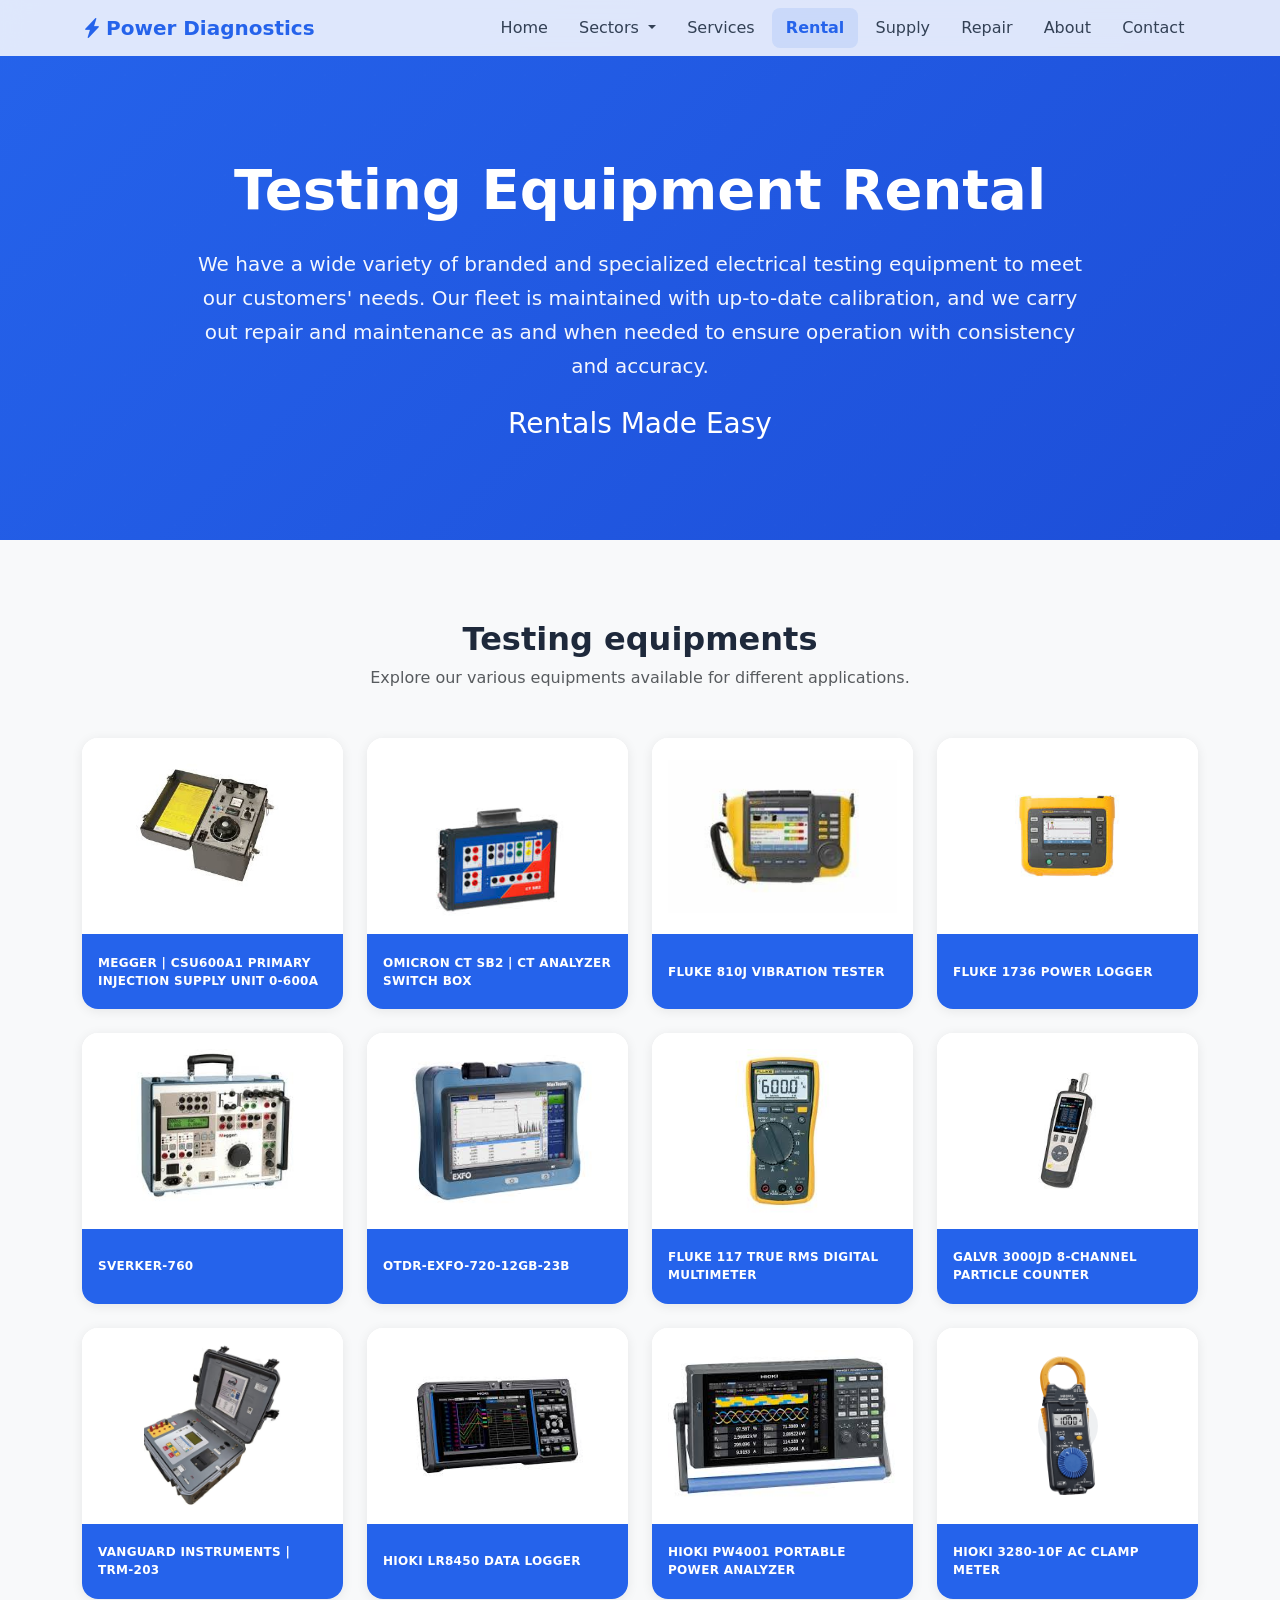
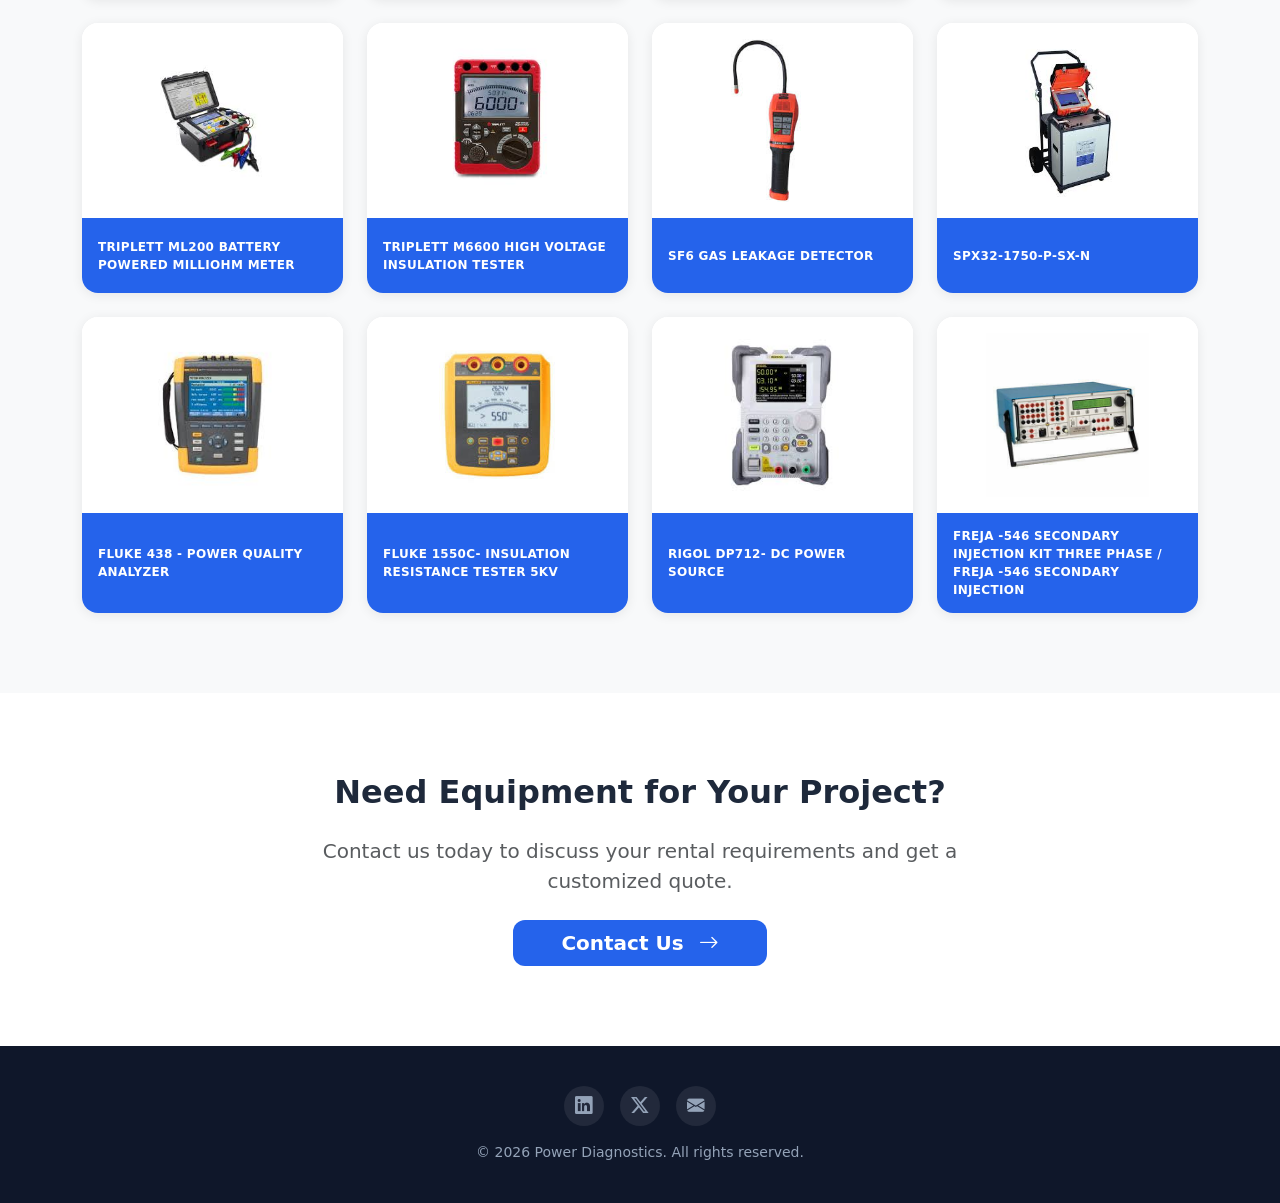
==== commit 2ec72248: "Refactor HTML and JavaScript for consistency and clarity; update email contact and improve layout st" ====
--- a/rental.html
+++ b/rental.html
@@ -98,6 +98,7 @@
             Our fleet is maintained with up-to-date calibration, and we carry out repair and maintenance as and when needed 
             to ensure operation with consistency and accuracy.
           </p>
+          <h3>Rentals Made Easy</h3>
         </div>
       </div>
     </div>
@@ -473,7 +474,7 @@
       <div class="mb-3">
         <a href="#" class="footer-social" aria-label="LinkedIn"><i class="bi bi-linkedin"></i></a>
         <a href="#" class="footer-social" aria-label="Twitter"><i class="bi bi-twitter-x"></i></a>
-        <a href="mailto:admin@power-diagnostics.com" class="footer-social" aria-label="Email"><i class="bi bi-envelope-fill"></i></a>
+        <a href="mailto:sales@power-diagnostics.com" class="footer-social" aria-label="Email"><i class="bi bi-envelope-fill"></i></a>
       </div>
       <p class="mb-0 small">&copy; 2026 Power Diagnostics. All rights reserved.</p>
     </div>
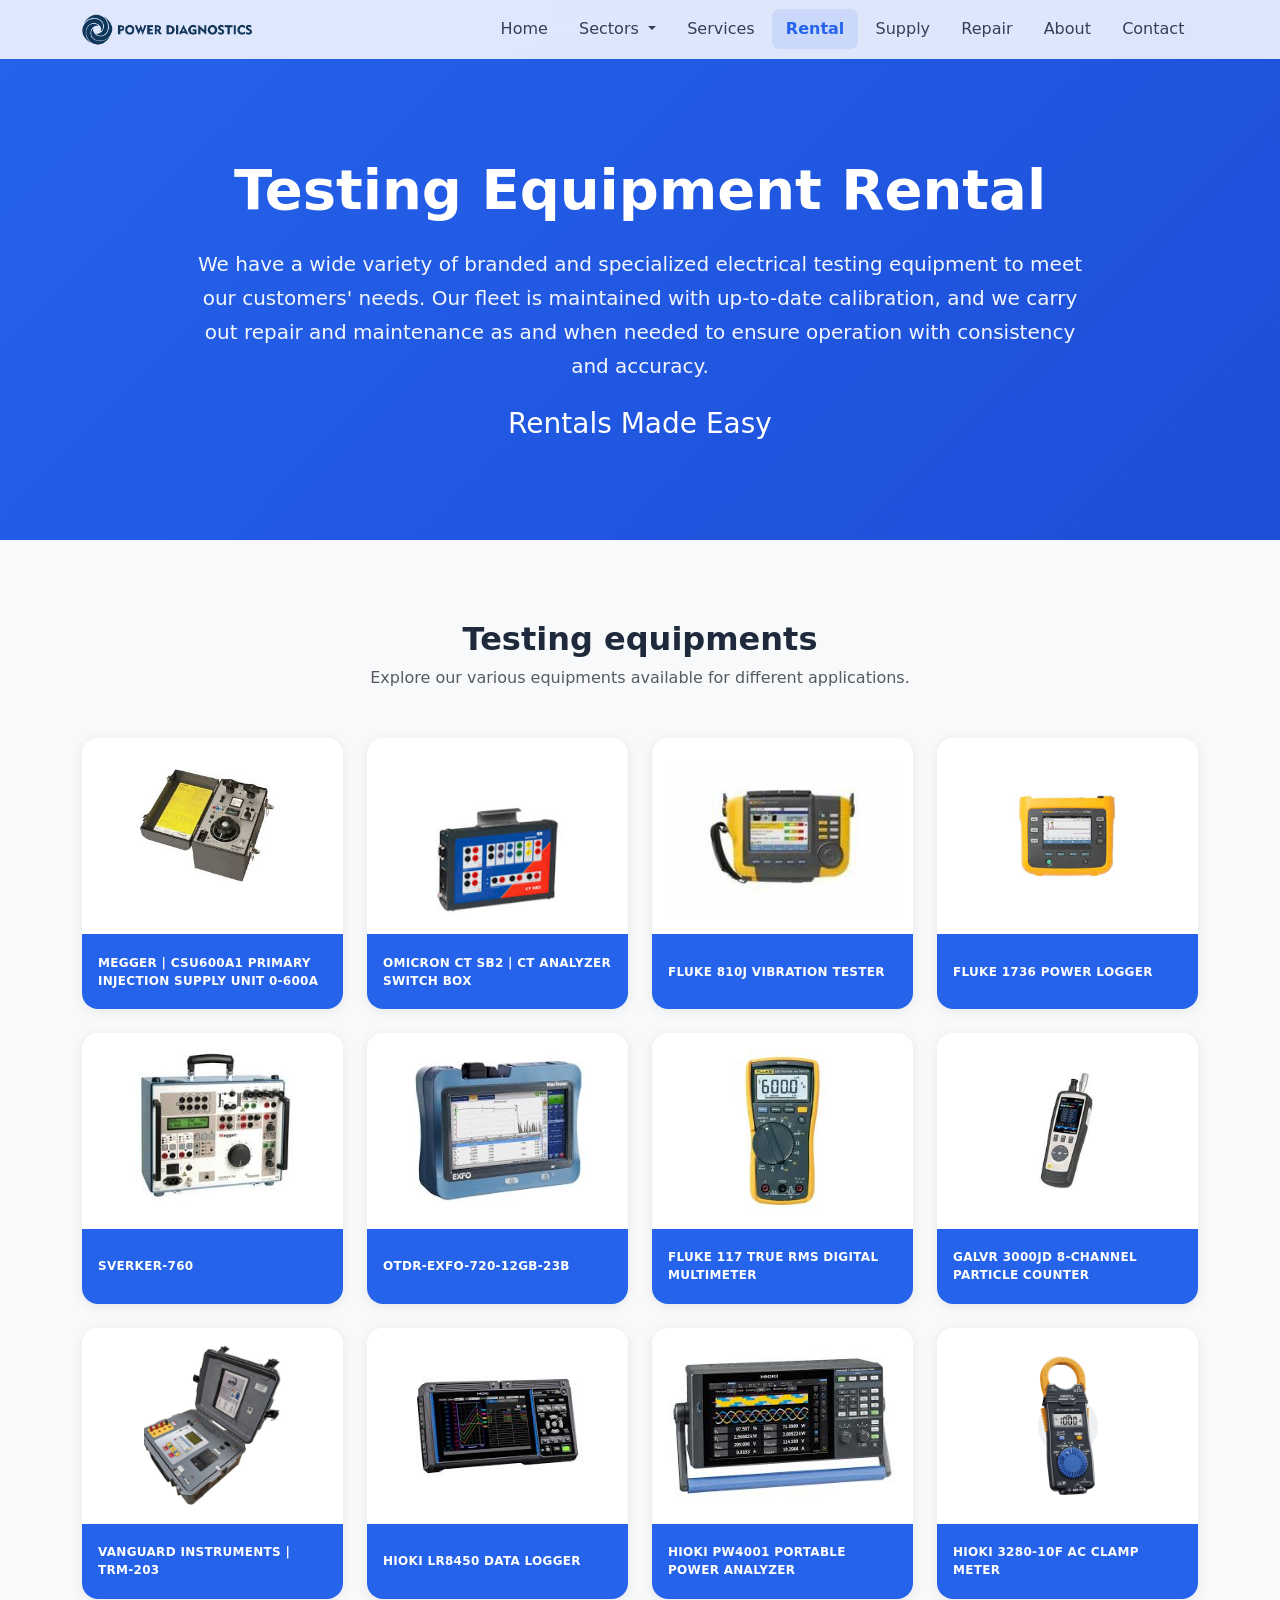
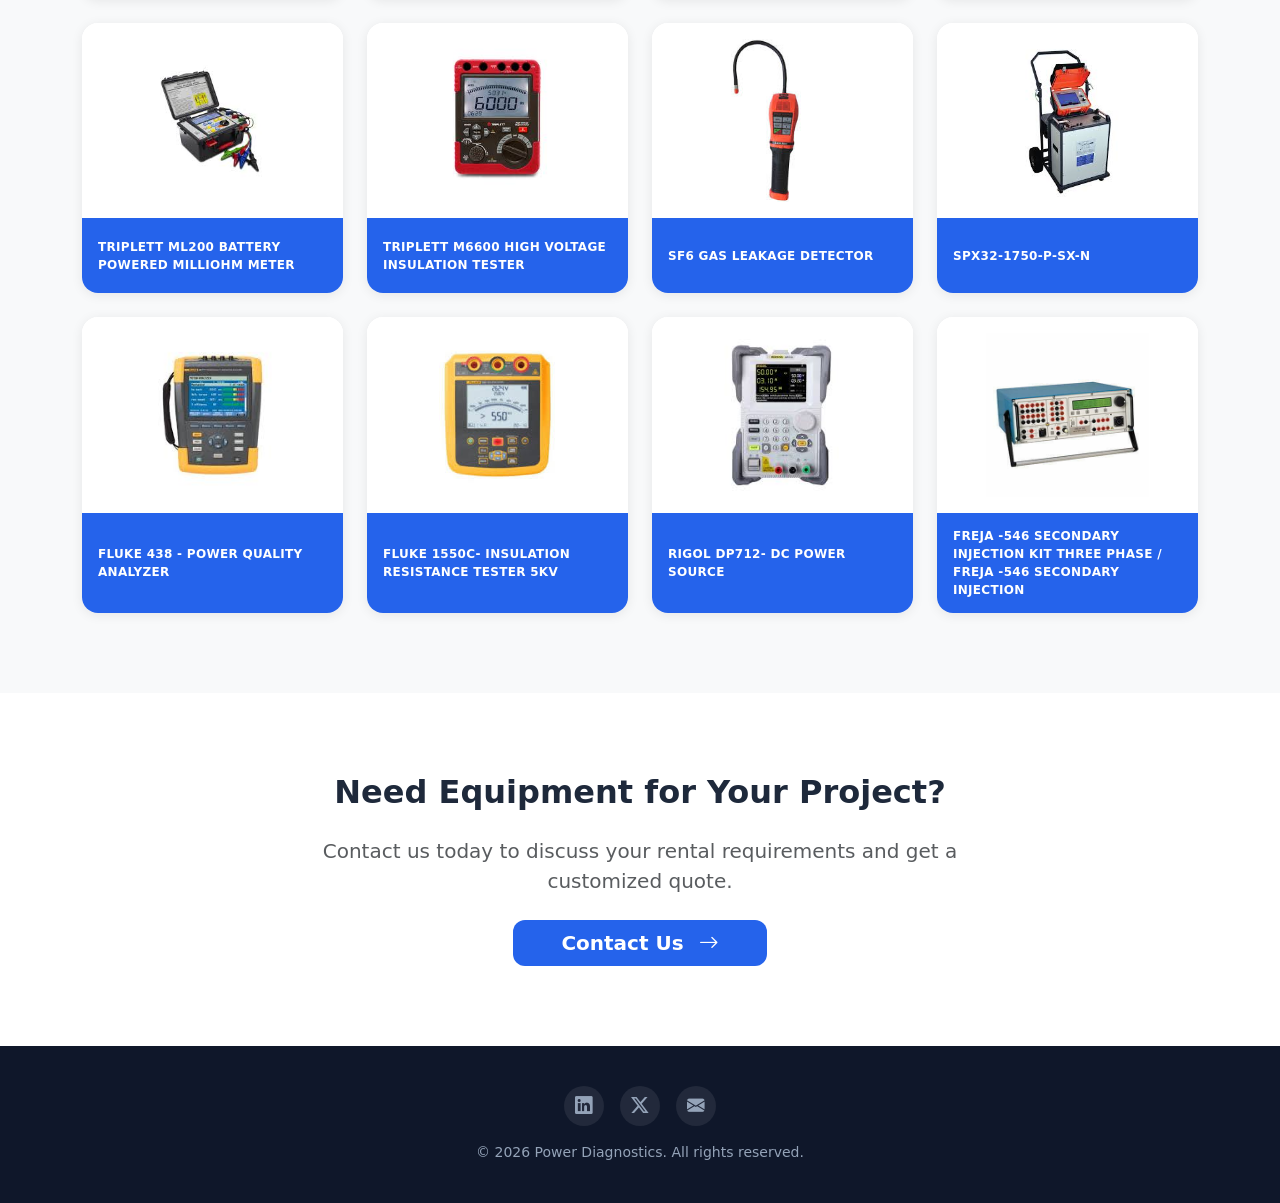
==== commit aa5f9ee1: "chore: update code structure for better readability and maintainability" ====
--- a/rental.html
+++ b/rental.html
@@ -21,7 +21,7 @@
   <nav class="navbar navbar-expand-lg fixed-top" id="mainNav">
     <div class="container">
       <a class="navbar-brand fw-bold" href="index.html">
-        <i class="bi bi-lightning-charge-fill me-1"></i>Power Diagnostics
+         <img src="images/common/logo.png" alt="Power Diagnostics" height="40">
       </a>
       <button class="navbar-toggler border-0 shadow-none" type="button"
               data-bs-toggle="collapse" data-bs-target="#navMenu"
--- a/styles.css
+++ b/styles.css
@@ -165,6 +165,13 @@
 
 #mainNav .navbar-brand:hover .bi {
   transform: rotate(20deg);
+}
+
+#mainNav .navbar-brand img {
+  height: 32px;
+  width: auto;
+  /* mix-blend-mode: multiply; */
+  /* filter: brightness(0.95); */
 }
 
 #mainNav .nav-link {
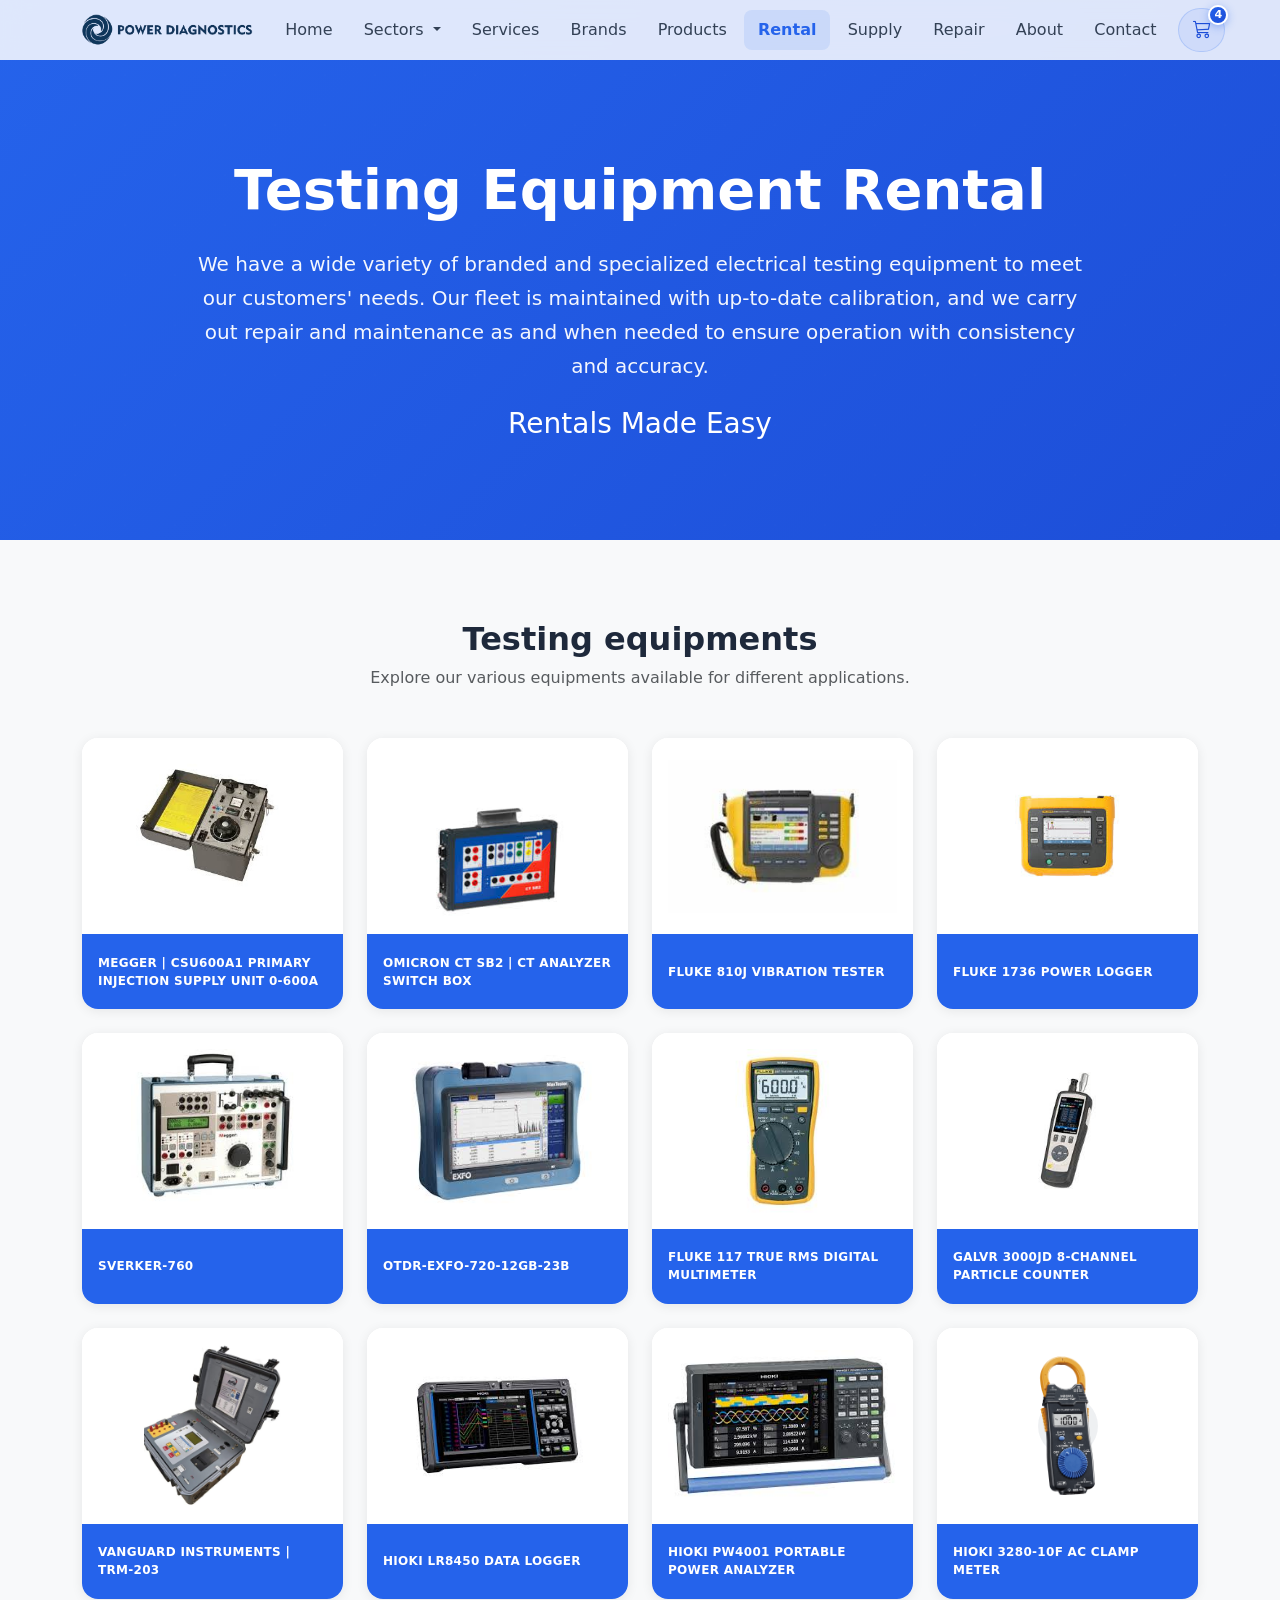
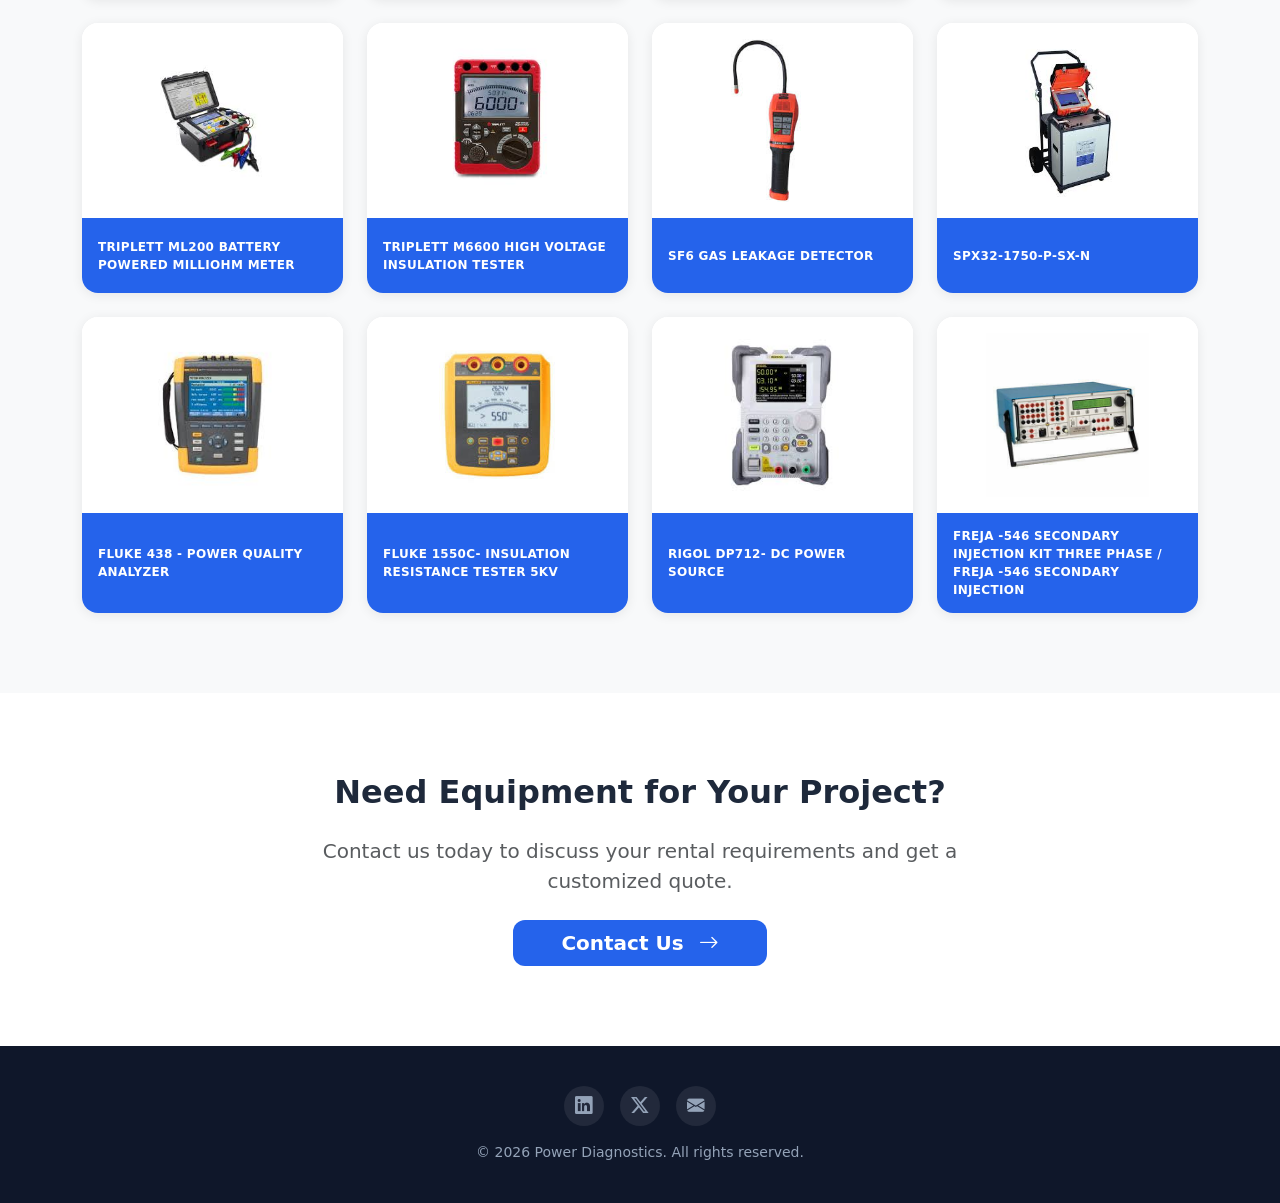
==== commit a3e4dbf5: "Add styles and offcanvas cart drawer to supply page - Introduced new styles for brands and products " ====
--- a/rental.html
+++ b/rental.html
@@ -6,6 +6,27 @@
   <title>Testing Equipment Rental — Power Diagnostics</title>
   <meta name="description" content="Rent high-quality electrical testing equipment from Power Diagnostics. Wide variety of branded and specialized testing equipment with up-to-date calibration.">
 
+  <!-- Favicon and Icons -->
+  <link rel="icon" href="/favicon.ico" type="image/x-icon">
+  
+  <link rel="icon" type="image/png" sizes="32x32" href="/favicon-32x32.png">
+  <link rel="icon" type="image/png" sizes="16x16" href="/favicon-16x16.png">
+  
+  <link rel="apple-touch-icon" sizes="180x180" href="/apple-touch-icon.png">
+
+  <!-- Open Graph / Social Media Meta Tags -->
+  <meta property="og:type" content="website">
+  <meta property="og:url" content="https://www.powerdiagnostics.com/">
+  <meta property="og:title" content="Power Diagnostics | Industrial Electrical Test Equipment Supply, Rental & Repair">
+  <meta property="og:description" content="Power Diagnostics Support specializes in Industrial Electrical solutions. Offering Industrial Electrical test equipment products, supply, rental, repairs, support and custom built equipment.">
+  <meta property="og:image" content="https://www.powerdiagnostics.com/images/common/logo.png">
+
+  <!-- Twitter Card Meta Tags -->
+  <meta name="twitter:card" content="summary_large_image">
+  <meta name="twitter:title" content="Power Diagnostics | Industrial Electrical Test Equipment Supply, Rental & Repair">
+  <meta name="twitter:description" content="Power Diagnostics Support specializes in Industrial Electrical solutions. Offering Industrial Electrical test equipment products, supply, rental, repairs, support and custom built equipment.">
+  <meta name="twitter:image" content="https://www.powerdiagnostics.com/images/common/logo.png">
+
   <!-- Bootstrap 5.3 CSS -->
   <link href="https://cdn.jsdelivr.net/npm/bootstrap@5.3.3/dist/css/bootstrap.min.css" rel="stylesheet" crossorigin="anonymous">
 
@@ -23,11 +44,17 @@
       <a class="navbar-brand fw-bold" href="index.html">
          <img src="images/common/logo.png" alt="Power Diagnostics" height="40">
       </a>
-      <button class="navbar-toggler border-0 shadow-none" type="button"
-              data-bs-toggle="collapse" data-bs-target="#navMenu"
-              aria-controls="navMenu" aria-expanded="false" aria-label="Toggle navigation">
-        <span class="navbar-toggler-icon"></span>
-      </button>
+      <div class="d-flex align-items-center order-lg-last ms-2">
+        <button class="nav-cart-btn" type="button" data-bs-toggle="offcanvas" data-bs-target="#cartOffcanvas" aria-controls="cartOffcanvas" title="Shopping Cart">
+          <i class="bi bi-cart3"></i>
+          <span class="nav-cart-badge">0</span>
+        </button>
+        <button class="navbar-toggler border-0 shadow-none ms-1" type="button"
+                data-bs-toggle="collapse" data-bs-target="#navMenu"
+                aria-controls="navMenu" aria-expanded="false" aria-label="Toggle navigation">
+          <span class="navbar-toggler-icon"></span>
+        </button>
+      </div>
       <div class="collapse navbar-collapse" id="navMenu">
         <ul class="navbar-nav ms-auto gap-lg-1">
           <li class="nav-item"><a class="nav-link" href="index.html#hero">Home</a></li>
@@ -77,6 +104,8 @@
             </div>
           </li>
           <li class="nav-item"><a class="nav-link" href="index.html#services">Services</a></li>
+          <li class="nav-item"><a class="nav-link" href="brands.html">Brands</a></li>
+          <li class="nav-item"><a class="nav-link" href="products.html">Products</a></li>
           <li class="nav-item"><a class="nav-link" href="rental.html">Rental</a></li>
           <li class="nav-item"><a class="nav-link" href="supply.html">Supply</a></li>
           <li class="nav-item"><a class="nav-link" href="repair.html">Repair</a></li>
@@ -468,6 +497,35 @@
     </div>
   </section>
 
+  <!-- ===== Offcanvas Shopping Cart Drawer ===== -->
+  <div class="offcanvas offcanvas-end offcanvas-cart" tabindex="-1" id="cartOffcanvas" aria-labelledby="cartOffcanvasLabel">
+    <div class="offcanvas-header">
+      <h5 class="offcanvas-title" id="cartOffcanvasLabel"><i class="bi bi-cart3"></i> Shopping Cart</h5>
+      <button type="button" class="btn-close text-reset shadow-none" data-bs-dismiss="offcanvas" aria-label="Close"></button>
+    </div>
+    <div class="offcanvas-body p-3 p-md-4 d-flex flex-column">
+      <div id="cartDrawerItemsList" class="flex-grow-1 overflow-auto">
+        <!-- Injected dynamically by script.js -->
+      </div>
+      <div id="cartDrawerEmpty" class="text-center py-5 d-none">
+        <i class="bi bi-cart-x text-muted mb-3" style="font-size: 2.75rem;"></i>
+        <h6 class="fw-bold text-dark">Your cart is empty</h6>
+        <p class="text-muted small mb-3">Browse our test equipment and click Add to Cart.</p>
+        <button type="button" class="btn btn-sm btn-outline-primary rounded-pill px-3" data-bs-dismiss="offcanvas">Continue Browsing</button>
+      </div>
+    </div>
+    <div class="cart-drawer-footer" id="cartDrawerFooter">
+      <div class="d-flex justify-content-between align-items-center mb-3">
+        <span class="text-muted small fw-semibold">Total Selected:</span>
+        <span class="fw-bold text-dark" id="drawerTotalUnits">0 Units</span>
+      </div>
+      <div class="d-grid gap-2">
+        <a href="checkout.html" class="btn btn-accent-gradient">Proceed to Checkout <i class="bi bi-arrow-right ms-1"></i></a>
+        <a href="cart.html" class="btn btn-outline-primary">View Cart Details</a>
+      </div>
+    </div>
+  </div>
+
   <!-- ===== Footer ===== -->
   <footer class="footer-section text-center">
     <div class="container">
--- a/styles.css
+++ b/styles.css
@@ -352,6 +352,276 @@
   opacity: 0.2;
   line-height: 1;
   animation: pulse 4s ease-in-out infinite;
+}
+
+/* --- PD Diagnostics Section --- */
+.pd-diagnostics-section {
+  background: #ffffff;
+  position: relative;
+  overflow: visible !important;
+  padding-top: 2rem;
+  padding-bottom: 5rem;
+}
+
+.pd-diagnostics-section::before {
+  content: '';
+  position: absolute;
+  top: 0;
+  left: 0;
+  right: 0;
+  bottom: 0;
+  background: radial-gradient(circle at 30% 50%, rgba(37, 99, 235, 0.03) 0%, transparent 50%);
+  pointer-events: none;
+}
+
+.pd-diagnostics-section .container {
+  position: relative;
+  z-index: 1;
+  overflow: visible;
+}
+
+.pd-diagnostics-section .row {
+  overflow: visible !important;
+}
+
+.pd-diagnostics-section [class*="col-"] {
+  overflow: visible !important;
+}
+
+.pd-header-decorator {
+  width: 40px;
+  height: 60px;
+  border: 3px solid #dc3545;
+  border-right: none;
+  border-radius: 8px 0 0 8px;
+  margin: 0 auto;
+  position: relative;
+}
+
+.pd-service-box {
+  background: #f8f9fa;
+  border: 1px solid #e2e8f0;
+  border-radius: 1rem;
+  padding: 2.5rem;
+  height: 100%;
+  transition: transform 0.3s ease, background 0.3s ease, box-shadow 0.3s ease;
+}
+
+.pd-service-box:hover {
+  transform: translateY(-4px);
+  background: #ffffff;
+  box-shadow: 0 8px 24px rgba(37, 99, 235, 0.15);
+}
+
+.pd-icon-circle {
+  width: 75px;
+  height: 75px;
+  min-width: 75px;
+  background: linear-gradient(135deg, var(--accent) 0%, var(--accent-dark) 100%);
+  border-radius: 50%;
+  display: flex;
+  align-items: center;
+  justify-content: center;
+  font-size: 2rem;
+  color: #fff;
+  box-shadow: 0 4px 12px rgba(37, 99, 235, 0.2);
+}
+
+.pd-shield-icon {
+  font-size: 2.5rem;
+  color: var(--accent);
+}
+
+.pd-coverage-section {
+  margin-top: 4rem;
+  padding-top: 3rem;
+  border-top: 2px solid #e2e8f0;
+  overflow: visible;
+}
+
+.pd-asset-card {
+  background: rgba(255, 255, 255, 0.95);
+  border-radius: 1rem;
+  overflow: visible;
+  height: 100%;
+  transition: transform 0.3s ease, box-shadow 0.3s ease;
+  box-shadow: 0 4px 12px rgba(0, 0, 0, 0.1);
+}
+
+.pd-asset-card:hover {
+  transform: translateY(-8px);
+  box-shadow: 0 12px 32px rgba(0, 0, 0, 0.25);
+}
+
+.pd-asset-image {
+  position: relative;
+  height: 180px;
+  overflow: visible;
+  background: #1e293b;
+  border-radius: 1rem 1rem 0 0;
+}
+
+.pd-asset-image img {
+  width: 100%;
+  height: 100%;
+  object-fit: cover;
+  display: block;
+  border-radius: 1rem 1rem 0 0;
+}
+
+/* Asset Category Backgrounds */
+.pd-asset-cables {
+  background: linear-gradient(135deg, #334155 0%, #1e293b 100%),
+    url('data:image/svg+xml,<svg xmlns="http://www.w3.org/2000/svg" viewBox="0 0 100 100"><line x1="10" y1="50" x2="90" y2="50" stroke="rgba(255,255,255,0.1)" stroke-width="3"/><line x1="10" y1="60" x2="90" y2="60" stroke="rgba(255,255,255,0.1)" stroke-width="3"/><line x1="10" y1="70" x2="90" y2="70" stroke="rgba(255,255,255,0.1)" stroke-width="3"/></svg>');
+  background-size: cover;
+  background-position: center;
+}
+
+.pd-asset-switchgear {
+  background: linear-gradient(135deg, #475569 0%, #334155 100%),
+    url('data:image/svg+xml,<svg xmlns="http://www.w3.org/2000/svg" viewBox="0 0 100 100"><rect x="20" y="20" width="60" height="60" fill="none" stroke="rgba(255,255,255,0.1)" stroke-width="2"/><rect x="30" y="30" width="15" height="40" fill="rgba(255,255,255,0.1)"/><rect x="55" y="30" width="15" height="40" fill="rgba(255,255,255,0.1)"/></svg>');
+  background-size: cover;
+  background-position: center;
+}
+
+.pd-asset-transformer {
+  background: linear-gradient(135deg, #64748b 0%, #475569 100%),
+    url('data:image/svg+xml,<svg xmlns="http://www.w3.org/2000/svg" viewBox="0 0 100 100"><circle cx="35" cy="50" r="20" fill="none" stroke="rgba(255,255,255,0.1)" stroke-width="2"/><circle cx="65" cy="50" r="20" fill="none" stroke="rgba(255,255,255,0.1)" stroke-width="2"/><rect x="30" y="20" width="40" height="10" fill="rgba(255,255,255,0.1)"/></svg>');
+  background-size: cover;
+  background-position: center;
+}
+
+.pd-asset-motor {
+  background: linear-gradient(135deg, #475569 0%, #334155 100%),
+    url('data:image/svg+xml,<svg xmlns="http://www.w3.org/2000/svg" viewBox="0 0 100 100"><circle cx="50" cy="50" r="30" fill="none" stroke="rgba(255,255,255,0.1)" stroke-width="2"/><circle cx="50" cy="50" r="15" fill="rgba(255,255,255,0.1)"/><line x1="50" y1="20" x2="50" y2="35" stroke="rgba(255,255,255,0.15)" stroke-width="3"/><line x1="50" y1="65" x2="50" y2="80" stroke="rgba(255,255,255,0.15)" stroke-width="3"/></svg>');
+  background-size: cover;
+  background-position: center;
+}
+
+.pd-asset-icon-overlay {
+  position: absolute;
+  top: -40px;
+  left: 50%;
+  transform: translateX(-50%);
+  width: 75px;
+  height: 75px;
+  background: #2563eb;
+  border-radius: 50%;
+  display: flex;
+  align-items: center;
+  justify-content: center;
+  color: white;
+  font-size: 2rem;
+  box-shadow: 0 4px 16px rgba(0, 0, 0, 0.3);
+  border: 4px solid white;
+  z-index: 10;
+}
+
+.pd-asset-content {
+  padding: 1.75rem;
+  color: #1e293b;
+}
+
+.pd-asset-content h5 {
+  color: var(--accent);
+  font-size: 1rem;
+  letter-spacing: 0.3px;
+}
+
+.pd-asset-list {
+  list-style: none;
+  padding: 0;
+  margin: 0;
+  font-size: 0.9rem;
+  color: #475569;
+  line-height: 1.6;
+}
+
+.pd-asset-list li {
+  position: relative;
+  padding-left: 1.5rem;
+  margin-bottom: 0.5rem;
+}
+
+.pd-asset-list li::before {
+  content: '•';
+  position: absolute;
+  left: 0.3rem;
+  color: var(--accent);
+  font-weight: bold;
+  font-size: 1.2rem;
+}
+
+.pd-value-prop {
+  padding: 2rem 1.5rem;
+  border-radius: 0.75rem;
+  background: #f8f9fa;
+  border: 1px solid #e2e8f0;
+  transition: background 0.3s ease, transform 0.3s ease, box-shadow 0.3s ease;
+  height: 100%;
+}
+
+.pd-value-prop:hover {
+  background: #ffffff;
+  transform: translateY(-4px);
+  box-shadow: 0 4px 16px rgba(37, 99, 235, 0.1);
+}
+
+.pd-value-prop i {
+  font-size: 3rem;
+  color: var(--accent);
+  opacity: 0.9;
+}
+
+.pd-value-prop h6 {
+  color: #1e293b;
+  font-size: 0.85rem;
+  letter-spacing: 0.5px;
+  line-height: 1.4;
+}
+
+.pd-value-prop p {
+  color: #64748b;
+  font-size: 0.8rem;
+  letter-spacing: 0.3px;
+}
+
+/* Responsive adjustments */
+@media (max-width: 768px) {
+  .pd-service-box {
+    padding: 1.5rem;
+  }
+  
+  .pd-icon-circle {
+    width: 60px;
+    height: 60px;
+    min-width: 60px;
+    font-size: 1.5rem;
+  }
+  
+  .pd-asset-image {
+    height: 150px;
+  }
+  
+  .pd-asset-icon-overlay {
+    width: 60px;
+    height: 60px;
+    font-size: 1.5rem;
+    top: -25px;
+    border-width: 3px;
+  }
+  
+  .pd-shield-icon {
+    font-size: 2rem !important;
+  }
+  
+  .pd-value-prop {
+    padding: 1.5rem 1rem;
+  }
+  
+  .pd-value-prop i {
+    font-size: 2.5rem;
+  }
 }
 
 /* --- Service Cards --- */
@@ -970,3 +1240,1668 @@
     padding: 3.5rem 0;
   }
 }
+
+/* ============================================
+   Brands & Products Page Styles
+   ============================================ */
+
+/* --- Category Filter Badges / Pills --- */
+.category-filter-btn {
+  border: 1.5px solid #e2e8f0;
+  background: #ffffff;
+  color: #475569;
+  font-weight: 500;
+  font-size: 0.9rem;
+  padding: 0.5rem 1.1rem;
+  border-radius: 50rem;
+  transition: all 0.25s ease;
+  cursor: pointer;
+  display: inline-flex;
+  align-items: center;
+  gap: 0.35rem;
+  text-decoration: none;
+}
+
+.category-filter-btn:hover {
+  background: rgba(37, 99, 235, 0.08);
+  border-color: var(--accent-light);
+  color: var(--accent);
+  transform: translateY(-2px);
+}
+
+.category-filter-btn.active {
+  background: var(--accent);
+  border-color: var(--accent);
+  color: #ffffff;
+  box-shadow: 0 4px 14px rgba(37, 99, 235, 0.3);
+}
+
+/* --- Search Input Styling --- */
+.search-input-group {
+  position: relative;
+  max-width: 450px;
+  margin: 0 auto;
+}
+
+.search-input-group .form-control {
+  border-radius: 50rem;
+  padding: 0.75rem 1.25rem 0.75rem 2.85rem;
+  border: 1.5px solid #e2e8f0;
+  box-shadow: 0 2px 12px rgba(0, 0, 0, 0.04);
+  font-size: 0.95rem;
+  transition: all 0.25s ease;
+}
+
+.search-input-group .form-control:focus {
+  border-color: var(--accent);
+  box-shadow: 0 0 0 4px rgba(37, 99, 235, 0.15);
+}
+
+.search-input-group .search-icon {
+  position: absolute;
+  left: 1.1rem;
+  top: 50%;
+  transform: translateY(-50%);
+  color: #94a3b8;
+  font-size: 1.1rem;
+  pointer-events: none;
+}
+
+/* --- Brand Card / Tile --- */
+.brand-card-link {
+  text-decoration: none !important;
+  color: inherit !important;
+  display: block;
+  height: 100%;
+}
+
+.brand-card {
+  background: #ffffff;
+  border: 1px solid #e2e8f0;
+  border-radius: 1rem;
+  padding: 1.5rem 1.25rem;
+  height: 100%;
+  display: flex;
+  flex-direction: column;
+  justify-content: space-between;
+  align-items: center;
+  text-align: center;
+  box-shadow: 0 4px 16px rgba(0, 0, 0, 0.04);
+  transition: all 0.3s cubic-bezier(0.16, 1, 0.3, 1);
+  position: relative;
+  overflow: hidden;
+}
+
+.brand-card::before {
+  content: '';
+  position: absolute;
+  top: 0;
+  left: 0;
+  right: 0;
+  height: 3px;
+  background: linear-gradient(90deg, var(--accent), var(--accent-light));
+  opacity: 0;
+  transition: opacity 0.3s ease;
+}
+
+.brand-card:hover {
+  transform: translateY(-6px);
+  border-color: rgba(37, 99, 235, 0.4);
+  box-shadow: 0 16px 32px rgba(37, 99, 235, 0.12);
+}
+
+.brand-card:hover::before {
+  opacity: 1;
+}
+
+.brand-logo-wrap {
+  width: 100%;
+  min-height: 80px;
+  display: flex;
+  align-items: center;
+  justify-content: center;
+  margin-bottom: 1rem;
+  padding: 0.5rem;
+  background: #f8fafc;
+  border-radius: 0.75rem;
+  border: 1px dashed #e2e8f0;
+  transition: background 0.25s ease, border-color 0.25s ease;
+}
+
+.brand-card:hover .brand-logo-wrap {
+  background: rgba(37, 99, 235, 0.04);
+  border-color: rgba(37, 99, 235, 0.25);
+}
+
+.brand-logo-img {
+  max-height: 48px;
+  max-width: 85%;
+  object-fit: contain;
+  transition: transform 0.3s ease;
+}
+
+.brand-card:hover .brand-logo-img {
+  transform: scale(1.06);
+}
+
+.brand-logo-text {
+  font-size: 1.4rem;
+  font-weight: 800;
+  letter-spacing: -0.02em;
+  color: #0f172a;
+  line-height: 1.2;
+  transition: color 0.25s ease;
+}
+
+.brand-logo-text span {
+  color: var(--accent);
+}
+
+.brand-info {
+  width: 100%;
+}
+
+.brand-title {
+  font-size: 1.1rem;
+  font-weight: 700;
+  color: #1e293b;
+  margin-bottom: 0.35rem;
+  transition: color 0.2s ease;
+}
+
+.brand-card:hover .brand-title {
+  color: var(--accent);
+}
+
+.brand-specialty {
+  font-size: 0.8rem;
+  color: #64748b;
+  line-height: 1.4;
+  margin-bottom: 0.75rem;
+  min-height: 2.3rem;
+  display: -webkit-box;
+  -webkit-line-clamp: 2;
+  -webkit-box-orient: vertical;
+  overflow: hidden;
+}
+
+.brand-category-pill {
+  font-size: 0.7rem;
+  font-weight: 600;
+  padding: 0.25rem 0.65rem;
+  border-radius: 50rem;
+  background: #f1f5f9;
+  color: #475569;
+  display: inline-block;
+  margin-bottom: 0.75rem;
+  text-transform: uppercase;
+  letter-spacing: 0.04em;
+}
+
+.brand-action-link {
+  font-size: 0.825rem;
+  font-weight: 600;
+  color: var(--accent);
+  display: inline-flex;
+  align-items: center;
+  gap: 0.35rem;
+  transition: gap 0.2s ease;
+}
+
+.brand-card:hover .brand-action-link {
+  gap: 0.6rem;
+}
+
+.brand-action-link i {
+  transition: transform 0.2s ease;
+}
+
+.brand-card:hover .brand-action-link i {
+  transform: translateX(3px);
+}
+
+/* --- Product Cards & Filtering --- */
+.active-filter-banner {
+  background: rgba(37, 99, 235, 0.08);
+  border: 1px solid rgba(37, 99, 235, 0.2);
+  border-radius: 0.75rem;
+  padding: 0.85rem 1.25rem;
+  margin-bottom: 2rem;
+  display: flex;
+  align-items: center;
+  justify-content: space-between;
+  flex-wrap: wrap;
+  gap: 1rem;
+}
+
+.product-item-card {
+  background: #ffffff;
+  border: 1px solid #e2e8f0;
+  border-radius: 1rem;
+  overflow: hidden;
+  height: 100%;
+  display: flex;
+  flex-direction: column;
+  box-shadow: 0 4px 16px rgba(0, 0, 0, 0.04);
+  transition: all 0.3s ease;
+}
+
+.product-item-card:hover {
+  transform: translateY(-6px);
+  box-shadow: 0 16px 32px rgba(0, 0, 0, 0.08);
+  border-color: rgba(37, 99, 235, 0.3);
+}
+
+.product-item-image {
+  height: 220px;
+  background: #f8fafc;
+  display: flex;
+  align-items: center;
+  justify-content: center;
+  padding: 1.25rem;
+  position: relative;
+  overflow: hidden;
+}
+
+.product-item-image img {
+  max-height: 100%;
+  max-width: 100%;
+  object-fit: contain;
+  transition: transform 0.4s ease;
+}
+
+.product-item-card:hover .product-item-image img {
+  transform: scale(1.05);
+}
+
+.product-badge-brand {
+  position: absolute;
+  top: 0.85rem;
+  left: 0.85rem;
+  background: #ffffff;
+  color: var(--accent-dark);
+  font-weight: 700;
+  font-size: 0.75rem;
+  padding: 0.3rem 0.75rem;
+  border-radius: 50rem;
+  box-shadow: 0 2px 8px rgba(0, 0, 0, 0.08);
+  border: 1px solid #e2e8f0;
+}
+
+.product-badge-type {
+  position: absolute;
+  top: 0.85rem;
+  right: 0.85rem;
+  background: var(--dark-bg);
+  color: #ffffff;
+  font-weight: 600;
+  font-size: 0.7rem;
+  padding: 0.25rem 0.6rem;
+  border-radius: 0.4rem;
+}
+
+.product-item-body {
+  padding: 1.25rem;
+  display: flex;
+  flex-direction: column;
+  flex-grow: 1;
+}
+
+.product-item-title {
+  font-size: 1.05rem;
+  font-weight: 700;
+  color: #1e293b;
+  margin-bottom: 0.5rem;
+  line-height: 1.4;
+}
+
+.product-item-desc {
+  font-size: 0.875rem;
+  color: #64748b;
+  line-height: 1.6;
+  margin-bottom: 1rem;
+  flex-grow: 1;
+}
+
+.product-item-specs {
+  list-style: none;
+  padding: 0;
+  margin: 0 0 1.25rem 0;
+  display: flex;
+  flex-direction: column;
+  gap: 0.35rem;
+}
+
+.product-item-specs li {
+  font-size: 0.8rem;
+  color: #475569;
+  display: flex;
+  align-items: center;
+  gap: 0.45rem;
+}
+
+.product-item-specs li i {
+  color: var(--accent);
+  font-size: 0.9rem;
+}
+
+.product-item-actions {
+  display: flex;
+  gap: 0.5rem;
+}
+
+/* ============================================
+   Shop & E-Commerce / Enquiry Styles (Themed & Modern)
+   ============================================ */
+
+/* --- Navbar Cart Button & Badge --- */
+.nav-cart-btn {
+  background: rgba(37, 99, 235, 0.08);
+  border: 1px solid rgba(37, 99, 235, 0.18);
+  color: var(--accent-dark);
+  font-size: 1.15rem;
+  padding: 0.45rem 0.85rem;
+  border-radius: 50rem;
+  display: flex;
+  align-items: center;
+  justify-content: center;
+  position: relative;
+  transition: all 0.25s cubic-bezier(0.16, 1, 0.3, 1);
+  cursor: pointer;
+}
+
+.nav-cart-btn:hover {
+  color: #ffffff;
+  background: var(--accent);
+  border-color: var(--accent);
+  transform: translateY(-2px);
+  box-shadow: 0 4px 16px rgba(37, 99, 235, 0.3);
+}
+
+.nav-cart-badge {
+  position: absolute;
+  top: -4px;
+  right: -4px;
+  background: linear-gradient(135deg, #2563eb, #1d4ed8);
+  color: #ffffff;
+  font-size: 0.7rem;
+  font-weight: 700;
+  min-width: 20px;
+  height: 20px;
+  border-radius: 50rem;
+  display: flex;
+  align-items: center;
+  justify-content: center;
+  padding: 0 4px;
+  border: 2px solid #ffffff;
+  box-shadow: 0 2px 8px rgba(37, 99, 235, 0.4);
+}
+
+/* --- Shop Sidebar --- */
+.shop-sidebar {
+  background: #ffffff;
+  border: 1px solid #e2e8f0;
+  border-radius: 1rem;
+  padding: 1.5rem;
+  box-shadow: 0 4px 20px rgba(0, 0, 0, 0.03);
+}
+
+.sidebar-heading {
+  font-size: 0.95rem;
+  font-weight: 700;
+  color: #0f172a;
+  padding-bottom: 0.75rem;
+  margin-bottom: 1rem;
+  border-bottom: 2px solid #f1f5f9;
+  display: flex;
+  align-items: center;
+  justify-content: space-between;
+  letter-spacing: 0.02em;
+}
+
+.sidebar-list {
+  list-style: none;
+  padding: 0;
+  margin: 0;
+  max-height: 380px;
+  overflow-y: auto;
+}
+
+.sidebar-list::-webkit-scrollbar {
+  width: 5px;
+}
+
+.sidebar-list::-webkit-scrollbar-thumb {
+  background: #cbd5e1;
+  border-radius: 4px;
+}
+
+.sidebar-item {
+  margin-bottom: 0.35rem;
+}
+
+.sidebar-link {
+  display: flex;
+  align-items: center;
+  justify-content: space-between;
+  padding: 0.5rem 0.75rem;
+  border-radius: 0.6rem;
+  color: #475569;
+  text-decoration: none;
+  font-size: 0.875rem;
+  font-weight: 500;
+  transition: all 0.2s ease;
+  cursor: pointer;
+  border: 1px solid transparent;
+}
+
+.sidebar-link:hover {
+  background: rgba(37, 99, 235, 0.06);
+  color: var(--accent);
+  transform: translateX(3px);
+}
+
+.sidebar-link.active {
+  background: rgba(37, 99, 235, 0.1);
+  color: var(--accent);
+  font-weight: 600;
+  border-color: rgba(37, 99, 235, 0.25);
+  box-shadow: 0 2px 8px rgba(37, 99, 235, 0.08);
+}
+
+.sidebar-brand-name {
+  display: flex;
+  align-items: center;
+  gap: 0.5rem;
+}
+
+.sidebar-brand-dot {
+  width: 8px;
+  height: 8px;
+  border-radius: 50%;
+  background: #cbd5e1;
+  transition: background 0.2s ease;
+}
+
+.sidebar-link.active .sidebar-brand-dot {
+  background: var(--accent);
+  box-shadow: 0 0 6px rgba(37, 99, 235, 0.6);
+}
+
+.sidebar-count-badge {
+  font-size: 0.75rem;
+  font-weight: 600;
+  color: #64748b;
+  background: #f8fafc;
+  padding: 0.15rem 0.55rem;
+  border-radius: 50rem;
+  border: 1px solid #e2e8f0;
+}
+
+.sidebar-link.active .sidebar-count-badge {
+  background: var(--accent);
+  color: #ffffff;
+  border-color: var(--accent);
+}
+
+/* --- Shop Toolbar, Search Box & Active Filters Bar --- */
+.shop-toolbar-card {
+  background: #ffffff;
+  border: 1px solid #e2e8f0;
+  border-radius: 0.85rem;
+  padding: 0.75rem 1.25rem;
+  display: flex;
+  align-items: center;
+  justify-content: space-between;
+  gap: 1rem;
+  box-shadow: 0 2px 10px rgba(0, 0, 0, 0.02);
+  flex-wrap: wrap;
+}
+
+.shop-toolbar-left {
+  display: flex;
+  align-items: center;
+  gap: 0.5rem;
+  white-space: nowrap;
+}
+
+.shop-toolbar-right {
+  display: flex;
+  align-items: center;
+  gap: 0.75rem;
+  flex-wrap: nowrap;
+}
+
+@media (max-width: 767.98px) {
+  .shop-toolbar-card {
+    flex-direction: column;
+    align-items: stretch;
+    gap: 0.75rem;
+  }
+  .shop-toolbar-right {
+    flex-direction: column;
+    width: 100%;
+  }
+  .shop-search-wrapper {
+    max-width: 100% !important;
+    width: 100%;
+  }
+  .shop-sort-group {
+    width: 100%;
+    justify-content: space-between;
+  }
+  .shop-sort-select {
+    width: 100% !important;
+  }
+}
+
+.shop-search-wrapper {
+  position: relative;
+  display: flex;
+  align-items: center;
+  width: 240px;
+}
+
+.shop-search-icon {
+  position: absolute;
+  left: 0.85rem;
+  top: 50%;
+  transform: translateY(-50%);
+  color: #94a3b8;
+  font-size: 0.9rem;
+  pointer-events: none;
+  transition: color 0.2s ease;
+}
+
+.shop-search-wrapper:focus-within .shop-search-icon {
+  color: var(--accent);
+}
+
+.shop-search-input {
+  width: 100%;
+  height: 38px;
+  padding: 0.4rem 2rem 0.4rem 2.25rem;
+  border-radius: 0.5rem;
+  border: 1.5px solid #e2e8f0;
+  font-size: 0.875rem;
+  background: #f8fafc;
+  color: #1e293b;
+  outline: none;
+  transition: all 0.2s ease;
+}
+
+.shop-search-input:focus {
+  background: #ffffff;
+  border-color: var(--accent);
+  box-shadow: 0 0 0 3px rgba(37, 99, 235, 0.12);
+}
+
+.shop-search-input::placeholder {
+  color: #94a3b8;
+  font-size: 0.825rem;
+}
+
+.shop-search-clear {
+  position: absolute;
+  right: 0.55rem;
+  top: 50%;
+  transform: translateY(-50%);
+  background: #e2e8f0;
+  border: none;
+  width: 18px;
+  height: 18px;
+  border-radius: 50%;
+  display: flex;
+  align-items: center;
+  justify-content: center;
+  font-size: 0.65rem;
+  color: #64748b;
+  cursor: pointer;
+  padding: 0;
+  transition: all 0.2s ease;
+}
+
+.shop-search-clear:hover {
+  background: #cbd5e1;
+  color: #0f172a;
+}
+
+.shop-sort-group {
+  display: flex;
+  align-items: center;
+  gap: 0.5rem;
+  white-space: nowrap;
+}
+
+.shop-sort-select {
+  height: 38px;
+  border-radius: 0.5rem;
+  border: 1.5px solid #e2e8f0;
+  padding: 0.4rem 1.85rem 0.4rem 0.75rem;
+  font-size: 0.85rem;
+  font-weight: 500;
+  color: #334155;
+  background-color: #f8fafc;
+  cursor: pointer;
+  outline: none;
+  transition: all 0.2s ease;
+}
+
+.shop-sort-select:focus {
+  border-color: var(--accent);
+  box-shadow: 0 0 0 3px rgba(37, 99, 235, 0.12);
+  background-color: #ffffff;
+}
+
+/* Active Filters Row */
+.active-filters-bar {
+  display: flex;
+  align-items: center;
+  flex-wrap: wrap;
+  gap: 0.75rem;
+  padding: 0.25rem 0.25rem 1.25rem;
+}
+
+.filter-tag-clear {
+  display: inline-flex;
+  align-items: center;
+  gap: 0.35rem;
+  font-size: 0.875rem;
+  font-weight: 600;
+  color: #475569;
+  text-decoration: none !important;
+  padding: 0.3rem 0.65rem;
+  border-radius: 0.45rem;
+  transition: all 0.2s ease;
+}
+
+.filter-tag-clear:hover {
+  color: #ef4444;
+  background: rgba(239, 68, 68, 0.08);
+}
+
+.filter-tag-clear i {
+  font-size: 0.8rem;
+  font-weight: bold;
+}
+
+.filter-divider {
+  color: #cbd5e1;
+  font-weight: 300;
+  user-select: none;
+}
+
+.filter-tag-item {
+  display: inline-flex;
+  align-items: center;
+  gap: 0.45rem;
+  font-size: 0.85rem;
+  font-weight: 600;
+  color: #1e293b;
+  background: #ffffff;
+  border: 1.5px solid #e2e8f0;
+  padding: 0.32rem 0.8rem;
+  border-radius: 50rem;
+  text-decoration: none !important;
+  transition: all 0.2s cubic-bezier(0.16, 1, 0.3, 1);
+  box-shadow: 0 1px 4px rgba(0, 0, 0, 0.03);
+  cursor: pointer;
+}
+
+.filter-tag-item i {
+  font-size: 0.75rem;
+  color: #64748b;
+  transition: all 0.2s ease;
+}
+
+.filter-tag-item:hover {
+  border-color: rgba(239, 68, 68, 0.4);
+  background: #fef2f2;
+  color: #ef4444;
+  transform: translateY(-1px);
+  box-shadow: 0 2px 8px rgba(239, 68, 68, 0.12);
+}
+
+.filter-tag-item:hover i {
+  color: #ef4444;
+  transform: rotate(90deg);
+}
+
+/* --- Shop Product Cards --- */
+.shop-card {
+  background: #ffffff;
+  border: 1px solid #e2e8f0;
+  border-radius: 1rem;
+  overflow: hidden;
+  height: 100%;
+  display: flex;
+  flex-direction: column;
+  transition: all 0.3s cubic-bezier(0.16, 1, 0.3, 1);
+  position: relative;
+  box-shadow: 0 4px 16px rgba(0, 0, 0, 0.03);
+  cursor: pointer;
+}
+
+.shop-card:hover {
+  transform: translateY(-6px);
+  box-shadow: 0 16px 36px rgba(37, 99, 235, 0.1);
+  border-color: rgba(37, 99, 235, 0.35);
+}
+
+.shop-card-img-wrap {
+  height: 195px;
+  background: #f8fafc;
+  display: flex;
+  align-items: center;
+  justify-content: center;
+  padding: 1.25rem;
+  position: relative;
+  border-bottom: 1px solid #f1f5f9;
+}
+
+.shop-card-img-wrap img {
+  max-height: 100%;
+  max-width: 100%;
+  object-fit: contain;
+  transition: transform 0.35s ease;
+}
+
+.shop-card:hover .shop-card-img-wrap img {
+  transform: scale(1.08);
+}
+
+.shop-card-body {
+  padding: 1.15rem 1.25rem 1.25rem;
+  display: flex;
+  flex-direction: column;
+  flex-grow: 1;
+}
+
+.shop-card-title {
+  font-size: 0.95rem;
+  font-weight: 700;
+  color: #0f172a;
+  margin-bottom: 0.35rem;
+  line-height: 1.4;
+  min-height: 2.7rem;
+  display: -webkit-box;
+  -webkit-line-clamp: 2;
+  -webkit-box-orient: vertical;
+  overflow: hidden;
+}
+
+.shop-card-category {
+  font-size: 0.75rem;
+  color: #64748b;
+  margin-bottom: 0.25rem;
+  white-space: nowrap;
+  overflow: hidden;
+  text-overflow: ellipsis;
+}
+
+.shop-card-brand {
+  font-size: 0.8rem;
+  font-weight: 700;
+  color: var(--accent);
+  margin-bottom: 0.85rem;
+  text-transform: uppercase;
+  letter-spacing: 0.04em;
+}
+
+.btn-add-to-cart {
+  background: #ffffff;
+  color: var(--accent);
+  border: 1.5px solid var(--accent);
+  border-radius: 0.6rem;
+  font-size: 0.85rem;
+  font-weight: 600;
+  padding: 0.5rem 0.85rem;
+  width: 100%;
+  transition: all 0.25s ease;
+  display: inline-flex;
+  align-items: center;
+  justify-content: center;
+  gap: 0.4rem;
+  margin-top: auto;
+}
+
+.btn-add-to-cart:hover,
+.btn-add-to-cart:focus {
+  background: var(--accent);
+  color: #ffffff;
+  box-shadow: 0 4px 14px rgba(37, 99, 235, 0.3);
+  transform: translateY(-1px);
+}
+
+.btn-add-to-cart.added {
+  background: #10b981 !important;
+  border-color: #10b981 !important;
+  color: #ffffff !important;
+}
+
+/* --- Slide-in Offcanvas Cart Drawer (High-Tech Themed & Modern) --- */
+.offcanvas-cart {
+  width: 420px !important;
+  max-width: 92vw !important;
+  border-left: 1px solid #e2e8f0;
+  box-shadow: -12px 0 40px rgba(15, 23, 42, 0.12);
+  background: #f8fafc;
+}
+
+.offcanvas-cart .offcanvas-header {
+  background: #ffffff;
+  color: #0f172a;
+  padding: 1.25rem 1.5rem;
+  border-bottom: 1px solid #e2e8f0;
+}
+
+.offcanvas-cart .offcanvas-title {
+  font-weight: 700;
+  font-size: 1.15rem;
+  color: #0f172a;
+  display: flex;
+  align-items: center;
+  gap: 0.6rem;
+  letter-spacing: -0.01em;
+}
+
+.offcanvas-cart .offcanvas-title i {
+  color: var(--accent);
+  font-size: 1.25rem;
+}
+
+.offcanvas-cart .btn-close {
+  filter: none;
+  opacity: 0.6;
+  transition: opacity 0.2s ease, transform 0.2s ease;
+}
+
+.offcanvas-cart .btn-close:hover {
+  opacity: 1;
+  transform: scale(1.1);
+}
+
+.cart-drawer-item {
+  display: flex;
+  align-items: center;
+  gap: 0.85rem;
+  padding: 0.9rem 1rem;
+  background: #ffffff;
+  border: 1px solid #e2e8f0;
+  border-radius: 0.85rem;
+  margin-bottom: 0.75rem;
+  transition: all 0.2s cubic-bezier(0.16, 1, 0.3, 1);
+  position: relative;
+  box-shadow: 0 2px 8px rgba(15, 23, 42, 0.03);
+}
+
+.cart-drawer-item:hover {
+  border-color: rgba(37, 99, 235, 0.4);
+  box-shadow: 0 6px 16px rgba(37, 99, 235, 0.08);
+  transform: translateY(-2px);
+}
+
+.cart-drawer-img {
+  width: 62px;
+  height: 62px;
+  border-radius: 0.6rem;
+  background: #f8fafc;
+  border: 1px solid #e2e8f0;
+  display: flex;
+  align-items: center;
+  justify-content: center;
+  padding: 0.4rem;
+  flex-shrink: 0;
+}
+
+.cart-drawer-img img {
+  max-width: 100%;
+  max-height: 100%;
+  object-fit: contain;
+}
+
+.cart-drawer-details {
+  flex-grow: 1;
+  min-width: 0;
+}
+
+.cart-drawer-title {
+  font-size: 0.875rem;
+  font-weight: 700;
+  color: #0f172a;
+  margin-bottom: 0.25rem;
+  line-height: 1.35;
+  display: -webkit-box;
+  -webkit-line-clamp: 2;
+  -webkit-box-orient: vertical;
+  overflow: hidden;
+}
+
+.cart-drawer-meta {
+  display: flex;
+  align-items: center;
+  gap: 0.4rem;
+}
+
+.cart-drawer-qty {
+  font-size: 0.75rem;
+  color: var(--accent-dark);
+  font-weight: 600;
+  background: rgba(37, 99, 235, 0.08);
+  padding: 0.2rem 0.6rem;
+  border-radius: 50rem;
+  border: 1px solid rgba(37, 99, 235, 0.15);
+  display: inline-block;
+}
+
+.cart-drawer-remove {
+  background: #f1f5f9;
+  border: none;
+  color: #64748b;
+  font-size: 1rem;
+  cursor: pointer;
+  width: 32px;
+  height: 32px;
+  border-radius: 50%;
+  display: flex;
+  align-items: center;
+  justify-content: center;
+  flex-shrink: 0;
+  transition: all 0.2s ease;
+}
+
+.cart-drawer-remove:hover {
+  color: #ef4444;
+  background: #fee2e2;
+  transform: scale(1.1);
+}
+
+.cart-drawer-footer {
+  padding: 1.25rem 1.5rem;
+  border-top: 1px solid #e2e8f0;
+  background: #ffffff;
+  box-shadow: 0 -4px 20px rgba(0, 0, 0, 0.04);
+}
+
+/* --- Gradient & Modern Accent Buttons --- */
+.btn-accent-gradient {
+  background: linear-gradient(135deg, #2563eb 0%, #1d4ed8 100%) !important;
+  border: 1px solid #1d4ed8 !important;
+  color: #ffffff !important;
+  font-weight: 600 !important;
+  border-radius: 0.6rem !important;
+  padding: 0.65rem 1.25rem !important;
+  transition: all 0.25s cubic-bezier(0.16, 1, 0.3, 1) !important;
+  display: inline-flex !important;
+  align-items: center !important;
+  justify-content: center !important;
+  gap: 0.45rem !important;
+  text-decoration: none !important;
+  box-shadow: 0 4px 14px rgba(37, 99, 235, 0.25) !important;
+}
+
+.btn-accent-gradient:hover,
+.btn-accent-gradient:focus {
+  background: linear-gradient(135deg, #1d4ed8 0%, #1e40af 100%) !important;
+  color: #ffffff !important;
+  transform: translateY(-2px) !important;
+  box-shadow: 0 8px 22px rgba(37, 99, 235, 0.4) !important;
+}
+
+.btn-whatsapp {
+  background: linear-gradient(135deg, #25d366 0%, #128c7e 100%) !important;
+  border: 1px solid #128c7e !important;
+  color: #ffffff !important;
+  font-weight: 600 !important;
+  border-radius: 0.6rem !important;
+  padding: 0.65rem 1.25rem !important;
+  transition: all 0.25s cubic-bezier(0.16, 1, 0.3, 1) !important;
+  display: inline-flex !important;
+  align-items: center !important;
+  justify-content: center !important;
+  gap: 0.45rem !important;
+  text-decoration: none !important;
+  box-shadow: 0 4px 14px rgba(37, 211, 102, 0.3) !important;
+}
+
+.btn-whatsapp:hover,
+.btn-whatsapp:focus {
+  background: linear-gradient(135deg, #20ba5a 0%, #0d6e62 100%) !important;
+  color: #ffffff !important;
+  transform: translateY(-2px) !important;
+  box-shadow: 0 8px 22px rgba(37, 211, 102, 0.45) !important;
+}
+
+.btn-checkout-green {
+  background: linear-gradient(135deg, #2563eb 0%, #1d4ed8 100%) !important;
+  border: 1px solid #1d4ed8 !important;
+  color: #ffffff !important;
+  font-weight: 600 !important;
+  border-radius: 0.6rem !important;
+  padding: 0.65rem 1.25rem !important;
+  transition: all 0.25s ease !important;
+  display: inline-flex !important;
+  align-items: center !important;
+  justify-content: center !important;
+  gap: 0.45rem !important;
+  text-decoration: none !important;
+  box-shadow: 0 4px 14px rgba(37, 99, 235, 0.25) !important;
+}
+
+.btn-outline-primary {
+  border-color: var(--accent) !important;
+  color: var(--accent) !important;
+  font-weight: 600 !important;
+  border-radius: 0.6rem !important;
+  padding: 0.65rem 1.25rem !important;
+  transition: all 0.25s ease !important;
+  display: inline-flex !important;
+  align-items: center !important;
+  justify-content: center !important;
+  gap: 0.45rem !important;
+  text-decoration: none !important;
+}
+
+.btn-outline-primary:hover,
+.btn-outline-primary:focus,
+.btn-outline-primary:active {
+  background-color: var(--accent) !important;
+  border-color: var(--accent) !important;
+  color: #ffffff !important;
+  box-shadow: 0 4px 14px rgba(37, 99, 235, 0.25) !important;
+  transform: translateY(-1px) !important;
+}
+
+
+/* --- View Cart Page Styles (Stylish & Themed) --- */
+.cart-progress-bar {
+  display: flex;
+  align-items: center;
+  justify-content: center;
+  gap: 1rem;
+  margin-bottom: 2.5rem;
+}
+
+.cart-progress-step {
+  display: flex;
+  align-items: center;
+  gap: 0.5rem;
+  font-size: 0.9rem;
+  font-weight: 600;
+  color: #94a3b8;
+}
+
+.cart-progress-step.active {
+  color: var(--accent);
+}
+
+.cart-step-circle {
+  width: 28px;
+  height: 28px;
+  border-radius: 50%;
+  background: #e2e8f0;
+  color: #64748b;
+  display: flex;
+  align-items: center;
+  justify-content: center;
+  font-size: 0.8rem;
+  font-weight: 700;
+}
+
+.cart-progress-step.active .cart-step-circle {
+  background: linear-gradient(135deg, var(--accent), var(--accent-dark));
+  color: #ffffff;
+  box-shadow: 0 2px 10px rgba(37, 99, 235, 0.4);
+}
+
+.cart-table-card {
+  background: #ffffff;
+  border: 1px solid #e2e8f0;
+  border-radius: 1.25rem;
+  overflow: hidden;
+  box-shadow: 0 4px 20px rgba(0, 0, 0, 0.04);
+}
+
+.cart-table {
+  width: 100%;
+  border-collapse: separate;
+  border-spacing: 0;
+}
+
+.cart-table th {
+  background: #f8fafc;
+  padding: 1.1rem 1.5rem;
+  font-weight: 700;
+  font-size: 0.825rem;
+  color: #475569;
+  text-transform: uppercase;
+  letter-spacing: 0.06em;
+  border-bottom: 1px solid #e2e8f0;
+}
+
+.cart-table td {
+  padding: 1.25rem 1.5rem;
+  border-bottom: 1px solid #f1f5f9;
+  vertical-align: middle;
+}
+
+.cart-table tr:last-child td {
+  border-bottom: none;
+}
+
+.qty-stepper {
+  display: inline-flex;
+  align-items: center;
+  border: 1.5px solid #e2e8f0;
+  border-radius: 50rem;
+  overflow: hidden;
+  background: #f8fafc;
+  padding: 2px;
+}
+
+.qty-btn {
+  background: #ffffff;
+  border: none;
+  width: 30px;
+  height: 30px;
+  border-radius: 50%;
+  display: flex;
+  align-items: center;
+  justify-content: center;
+  font-size: 0.95rem;
+  color: #334155;
+  cursor: pointer;
+  transition: all 0.2s ease;
+  box-shadow: 0 1px 4px rgba(0, 0, 0, 0.05);
+}
+
+.qty-btn:hover {
+  background: var(--accent);
+  color: #ffffff;
+  transform: scale(1.05);
+}
+
+.qty-display {
+  width: 36px;
+  text-align: center;
+  font-size: 0.9rem;
+  font-weight: 700;
+  color: #0f172a;
+  border: none;
+  background: transparent;
+  pointer-events: none;
+}
+
+/* --- Cart Summary Sidebar Card --- */
+.cart-summary-card {
+  background: #ffffff;
+  border: 1px solid #e2e8f0;
+  border-radius: 1.25rem;
+  padding: 1.75rem;
+  box-shadow: 0 4px 24px rgba(0, 0, 0, 0.04);
+  position: sticky;
+  top: 90px;
+}
+
+.cart-summary-title {
+  font-size: 1.15rem;
+  font-weight: 700;
+  color: #0f172a;
+  padding-bottom: 1rem;
+  margin-bottom: 1.25rem;
+  border-bottom: 1px solid #f1f5f9;
+}
+
+.cart-summary-row {
+  display: flex;
+  align-items: center;
+  justify-content: space-between;
+  margin-bottom: 0.85rem;
+  font-size: 0.9rem;
+  color: #475569;
+}
+
+.cart-summary-row strong {
+  color: #0f172a;
+}
+
+.cart-summary-badge {
+  background: rgba(37, 99, 235, 0.08);
+  border: 1px dashed rgba(37, 99, 235, 0.3);
+  border-radius: 0.75rem;
+  padding: 0.85rem;
+  margin: 1.25rem 0;
+  font-size: 0.8rem;
+  color: #1e3a8a;
+  line-height: 1.4;
+}
+
+/* --- Trust / Info Cards on Cart Page --- */
+.trust-info-card {
+  background: #ffffff;
+  border: 1px solid #e2e8f0;
+  border-radius: 1rem;
+  padding: 1.35rem;
+  display: flex;
+  align-items: flex-start;
+  gap: 1rem;
+  height: 100%;
+  transition: all 0.3s ease;
+  box-shadow: 0 2px 12px rgba(0, 0, 0, 0.02);
+}
+
+.trust-info-card:hover {
+  transform: translateY(-3px);
+  border-color: rgba(37, 99, 235, 0.3);
+  box-shadow: 0 10px 25px rgba(37, 99, 235, 0.07);
+}
+
+.trust-info-icon {
+  width: 44px;
+  height: 44px;
+  border-radius: 50%;
+  background: rgba(37, 99, 235, 0.08);
+  color: var(--accent);
+  display: flex;
+  align-items: center;
+  justify-content: center;
+  font-size: 1.35rem;
+  flex-shrink: 0;
+  transition: all 0.3s ease;
+}
+
+.trust-info-card:hover .trust-info-icon {
+  background: var(--accent);
+  color: #ffffff;
+  transform: scale(1.05);
+}
+
+.trust-info-title {
+  font-size: 0.95rem;
+  font-weight: 700;
+  color: #0f172a;
+  margin-bottom: 0.25rem;
+}
+
+.trust-info-text {
+  font-size: 0.825rem;
+  color: #64748b;
+  margin-bottom: 0;
+  line-height: 1.45;
+}
+
+/* --- Checkout / Enquiry Form Styles (Themed & Modern) --- */
+.checkout-box {
+  background: #ffffff;
+  border: 1px solid #e2e8f0;
+  border-radius: 1.25rem;
+  padding: 2rem;
+  margin-bottom: 2rem;
+  box-shadow: 0 4px 20px rgba(0, 0, 0, 0.03);
+}
+
+.checkout-step-header {
+  display: flex;
+  align-items: center;
+  gap: 0.85rem;
+  margin-bottom: 1.5rem;
+  padding-bottom: 1rem;
+  border-bottom: 1px solid #f1f5f9;
+}
+
+.checkout-step-num {
+  width: 34px;
+  height: 34px;
+  border-radius: 50%;
+  background: linear-gradient(135deg, var(--accent) 0%, var(--accent-dark) 100%);
+  color: #ffffff;
+  font-weight: 700;
+  font-size: 0.95rem;
+  display: flex;
+  align-items: center;
+  justify-content: center;
+  box-shadow: 0 3px 10px rgba(37, 99, 235, 0.35);
+}
+
+.checkout-step-title {
+  font-size: 1.2rem;
+  font-weight: 700;
+  color: #0f172a;
+  margin: 0;
+}
+
+.checkout-box .form-control,
+.checkout-box .form-select {
+  border-radius: 0.6rem;
+  padding: 0.65rem 0.9rem;
+  border: 1.5px solid #e2e8f0;
+  font-size: 0.9rem;
+  transition: all 0.2s ease;
+}
+
+.checkout-box .form-control:focus,
+.checkout-box .form-select:focus {
+  border-color: var(--accent);
+  box-shadow: 0 0 0 4px rgba(37, 99, 235, 0.12);
+}
+
+.enquiry-table {
+  width: 100%;
+}
+
+.enquiry-table th {
+  font-size: 0.8rem;
+  font-weight: 700;
+  color: #64748b;
+  text-transform: uppercase;
+  letter-spacing: 0.05em;
+  padding-bottom: 0.85rem;
+  border-bottom: 1px solid #e2e8f0;
+}
+
+.enquiry-table td {
+  padding: 1.1rem 0;
+  border-bottom: 1px solid #f1f5f9;
+  vertical-align: middle;
+}
+
+/* --- Enquiry Confirmation Modal & Transmission Channels --- */
+.modal-channel-group {
+  background: #ffffff;
+  border: 1.5px solid #e2e8f0;
+  border-radius: 1rem;
+  overflow: hidden;
+  box-shadow: 0 4px 20px rgba(15, 23, 42, 0.04);
+  margin-bottom: 1rem;
+  text-align: left;
+}
+
+.modal-channel-header {
+  background: #f8fafc;
+  padding: 0.65rem 1rem;
+  border-bottom: 1px solid #e2e8f0;
+  display: flex;
+  align-items: center;
+  justify-content: space-between;
+}
+
+.modal-channel-list {
+  display: flex;
+  flex-direction: column;
+}
+
+.modal-channel-item {
+  display: flex;
+  align-items: center;
+  gap: 0.9rem;
+  padding: 0.85rem 1.15rem;
+  text-decoration: none;
+  border-bottom: 1px solid #f1f5f9;
+  background: #ffffff;
+  transition: all 0.2s ease-in-out;
+  cursor: pointer;
+  border-left: 3px solid transparent;
+  width: 100%;
+  text-align: left;
+  border-top: none;
+  border-right: none;
+}
+
+.modal-channel-item:last-child {
+  border-bottom: none;
+}
+
+.channel-icon-wrap {
+  width: 42px;
+  height: 42px;
+  border-radius: 0.75rem;
+  display: flex;
+  align-items: center;
+  justify-content: center;
+  font-size: 1.25rem;
+  flex-shrink: 0;
+  transition: transform 0.2s ease;
+}
+
+.channel-info {
+  flex-grow: 1;
+  min-width: 0;
+}
+
+.channel-title {
+  font-weight: 700;
+  font-size: 0.925rem;
+  color: #0f172a;
+  display: flex;
+  align-items: center;
+  margin-bottom: 0.15rem;
+}
+
+.channel-desc {
+  font-size: 0.775rem;
+  color: #64748b;
+  white-space: nowrap;
+  overflow: hidden;
+  text-overflow: ellipsis;
+}
+
+.channel-arrow {
+  color: #94a3b8;
+  font-size: 0.95rem;
+  flex-shrink: 0;
+  transition: transform 0.2s ease, color 0.2s ease;
+}
+
+.modal-channel-item:hover .channel-arrow {
+  transform: translateX(4px);
+}
+
+/* Specific Channel Theming */
+.channel-whatsapp .channel-icon-wrap {
+  background: #dcfce7;
+  color: #16a34a;
+}
+.channel-whatsapp:hover {
+  background: #f0fdf4;
+  border-left-color: #22c55e;
+}
+.channel-whatsapp:hover .channel-arrow {
+  color: #16a34a;
+}
+
+.channel-email .channel-icon-wrap {
+  background: #dbeafe;
+  color: #2563eb;
+}
+.channel-email:hover {
+  background: #eff6ff;
+  border-left-color: #2563eb;
+}
+.channel-email:hover .channel-arrow {
+  color: #2563eb;
+}
+
+.channel-gmail .channel-icon-wrap {
+  background: #fee2e2;
+  color: #dc2626;
+}
+.channel-gmail:hover {
+  background: #fef2f2;
+  border-left-color: #dc2626;
+}
+.channel-gmail:hover .channel-arrow {
+  color: #dc2626;
+}
+
+.channel-copy .channel-icon-wrap {
+  background: #f1f5f9;
+  color: #475569;
+}
+.channel-copy:hover {
+  background: #f8fafc;
+  border-left-color: #64748b;
+}
+.channel-copy:hover .channel-arrow {
+  color: #475569;
+}
+
+.channel-item-confirmed {
+  background: #f0fdf4 !important;
+  border-left-color: #22c55e !important;
+}
+
+/* ============================================
+   Product Details Page Styling
+   ============================================ */
+.pd-main-img-card {
+  position: relative;
+  background: #ffffff;
+  border: 1.5px solid #e2e8f0;
+  border-radius: 1.25rem;
+  padding: 1.5rem;
+  text-align: center;
+  min-height: 340px;
+  display: flex;
+  align-items: center;
+  justify-content: center;
+  overflow: hidden;
+  box-shadow: 0 4px 20px rgba(15, 23, 42, 0.03);
+}
+
+.pd-main-img {
+  max-height: 320px;
+  max-width: 100%;
+  object-fit: contain;
+  transition: transform 0.3s ease;
+}
+
+.pd-main-img-card:hover .pd-main-img {
+  transform: scale(1.03);
+}
+
+.pd-badge-floating {
+  position: absolute;
+  top: 1rem;
+  left: 1rem;
+  background: rgba(15, 23, 42, 0.75);
+  backdrop-filter: blur(4px);
+  color: #ffffff;
+  font-size: 0.75rem;
+  font-weight: 600;
+  padding: 0.35rem 0.75rem;
+  border-radius: 2rem;
+  z-index: 2;
+}
+
+.pd-thumb-list {
+  display: flex;
+  gap: 0.75rem;
+  overflow-x: auto;
+  padding-bottom: 0.5rem;
+}
+
+.pd-thumb-item {
+  width: 76px;
+  height: 76px;
+  border-radius: 0.75rem;
+  border: 2px solid #e2e8f0;
+  background: #ffffff;
+  padding: 4px;
+  cursor: pointer;
+  display: flex;
+  align-items: center;
+  justify-content: center;
+  transition: all 0.2s ease;
+  flex-shrink: 0;
+}
+
+.pd-thumb-item img {
+  max-width: 100%;
+  max-height: 100%;
+  object-fit: contain;
+}
+
+.pd-thumb-item:hover {
+  border-color: var(--accent);
+}
+
+.pd-thumb-item.active {
+  border-color: var(--accent);
+  box-shadow: 0 0 0 3px rgba(37, 99, 235, 0.2);
+}
+
+.pd-model-code {
+  font-family: monospace;
+  font-size: 0.95rem;
+  letter-spacing: 0.5px;
+}
+
+/* Tabs Navigation Styling */
+.pd-tab-nav {
+  border-bottom: 2px solid #e2e8f0;
+  padding-bottom: 0.5rem;
+}
+
+.pd-tab-nav .nav-link {
+  font-weight: 600;
+  font-size: 0.95rem;
+  padding: 0.7rem 1.4rem;
+  border-radius: 0.5rem;
+  color: #475569;
+  background: #f1f5f9;
+  border: 1px solid #e2e8f0;
+  transition: all 0.2s ease;
+}
+
+.pd-tab-nav .nav-link:hover {
+  color: #0f172a;
+  background: #e2e8f0;
+}
+
+.pd-tab-nav .nav-link.active {
+  background: #059669 !important; /* Elegant green matching user reference */
+  color: #ffffff !important;
+  border-color: #059669 !important;
+  box-shadow: 0 4px 12px rgba(5, 150, 105, 0.25);
+}
+
+.pd-tab-pane-content {
+  padding-top: 1rem;
+}
+
+/* Technical Specification Table */
+.pd-spec-table {
+  border: 1px solid #e2e8f0;
+}
+
+.pd-spec-table th {
+  background: #f8fafc;
+  color: #1e293b;
+  font-weight: 700;
+  font-size: 0.9rem;
+  padding: 0.85rem 1.25rem;
+  width: 28%;
+}
+
+.pd-spec-table td {
+  color: #334155;
+  font-size: 0.9rem;
+  padding: 0.85rem 1.25rem;
+}
+
+/* Features list */
+.pd-features-list .pd-feature-item {
+  display: flex;
+  align-items: flex-start;
+  padding: 0.75rem 0;
+  border-bottom: 1px solid #f1f5f9;
+  font-size: 0.975rem;
+  color: #334155;
+}
+
+.pd-features-list .pd-feature-item:last-child {
+  border-bottom: none;
+}
+
+
+
